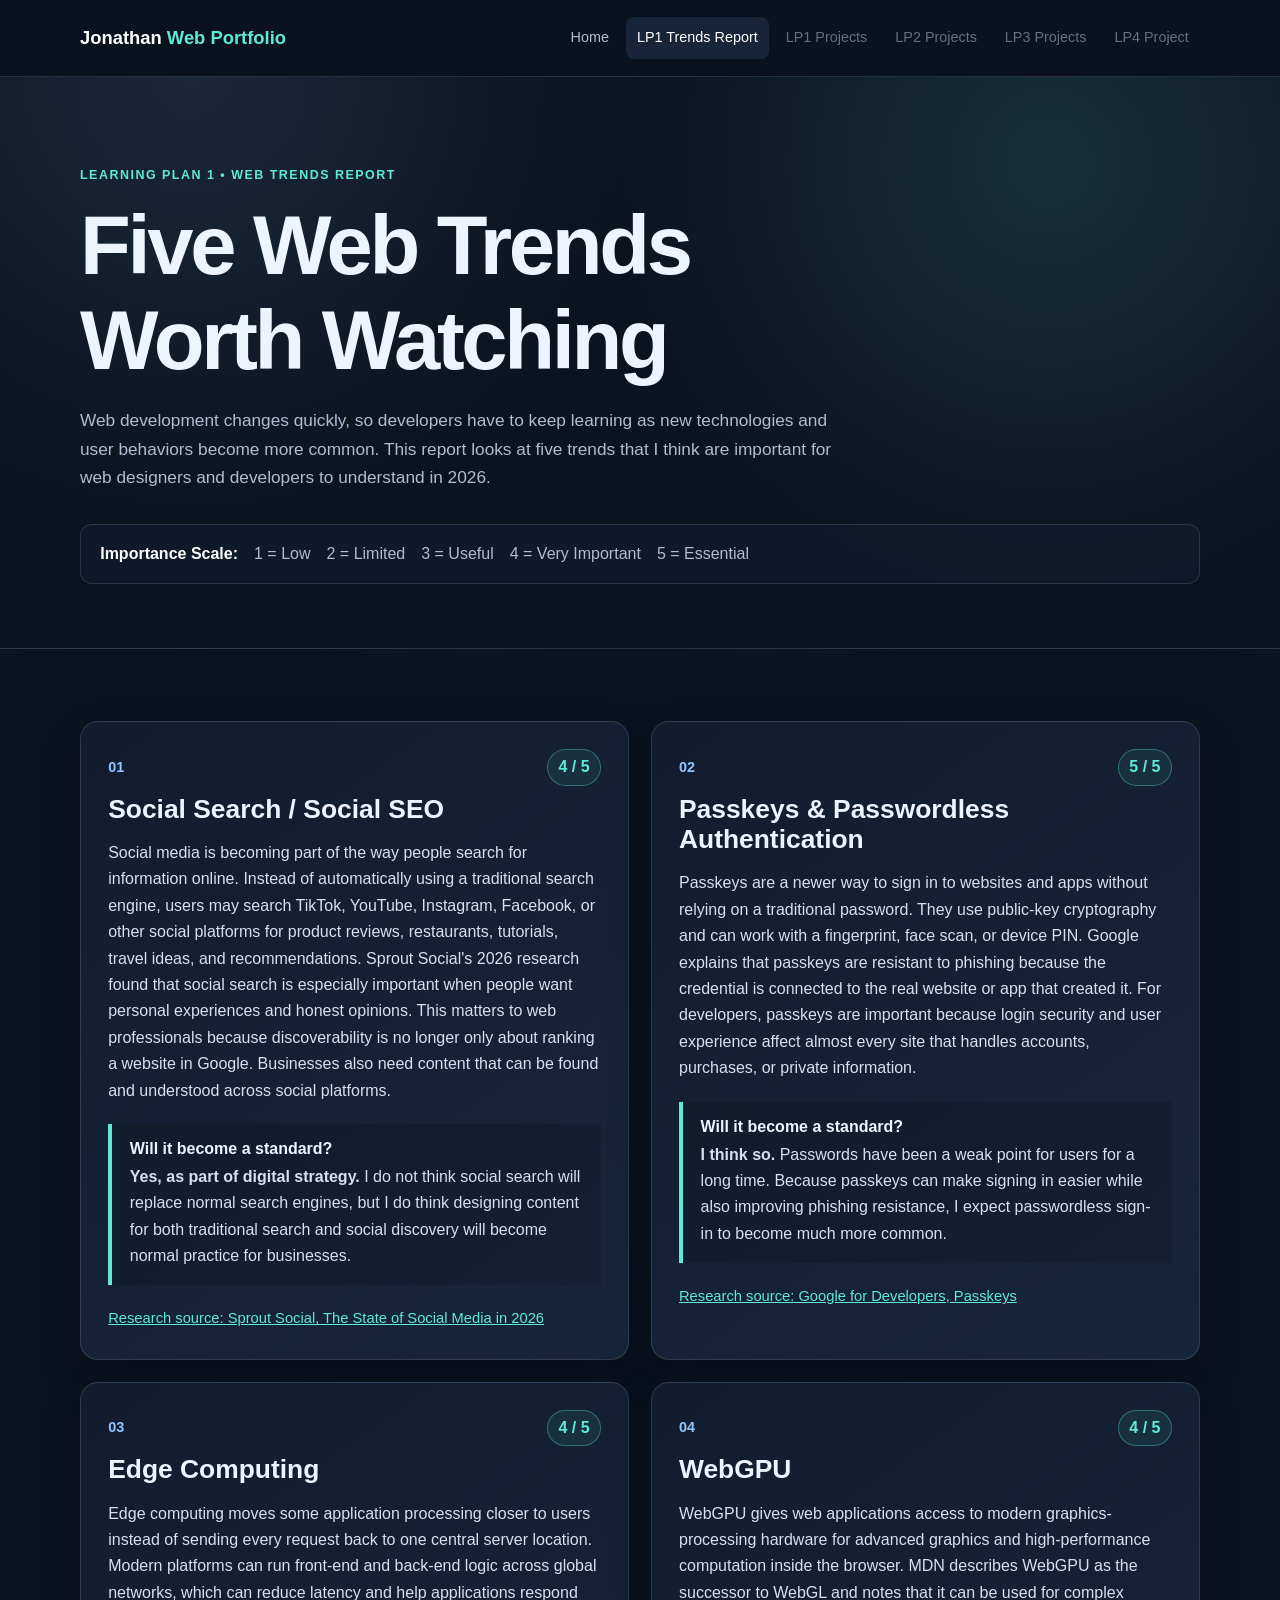
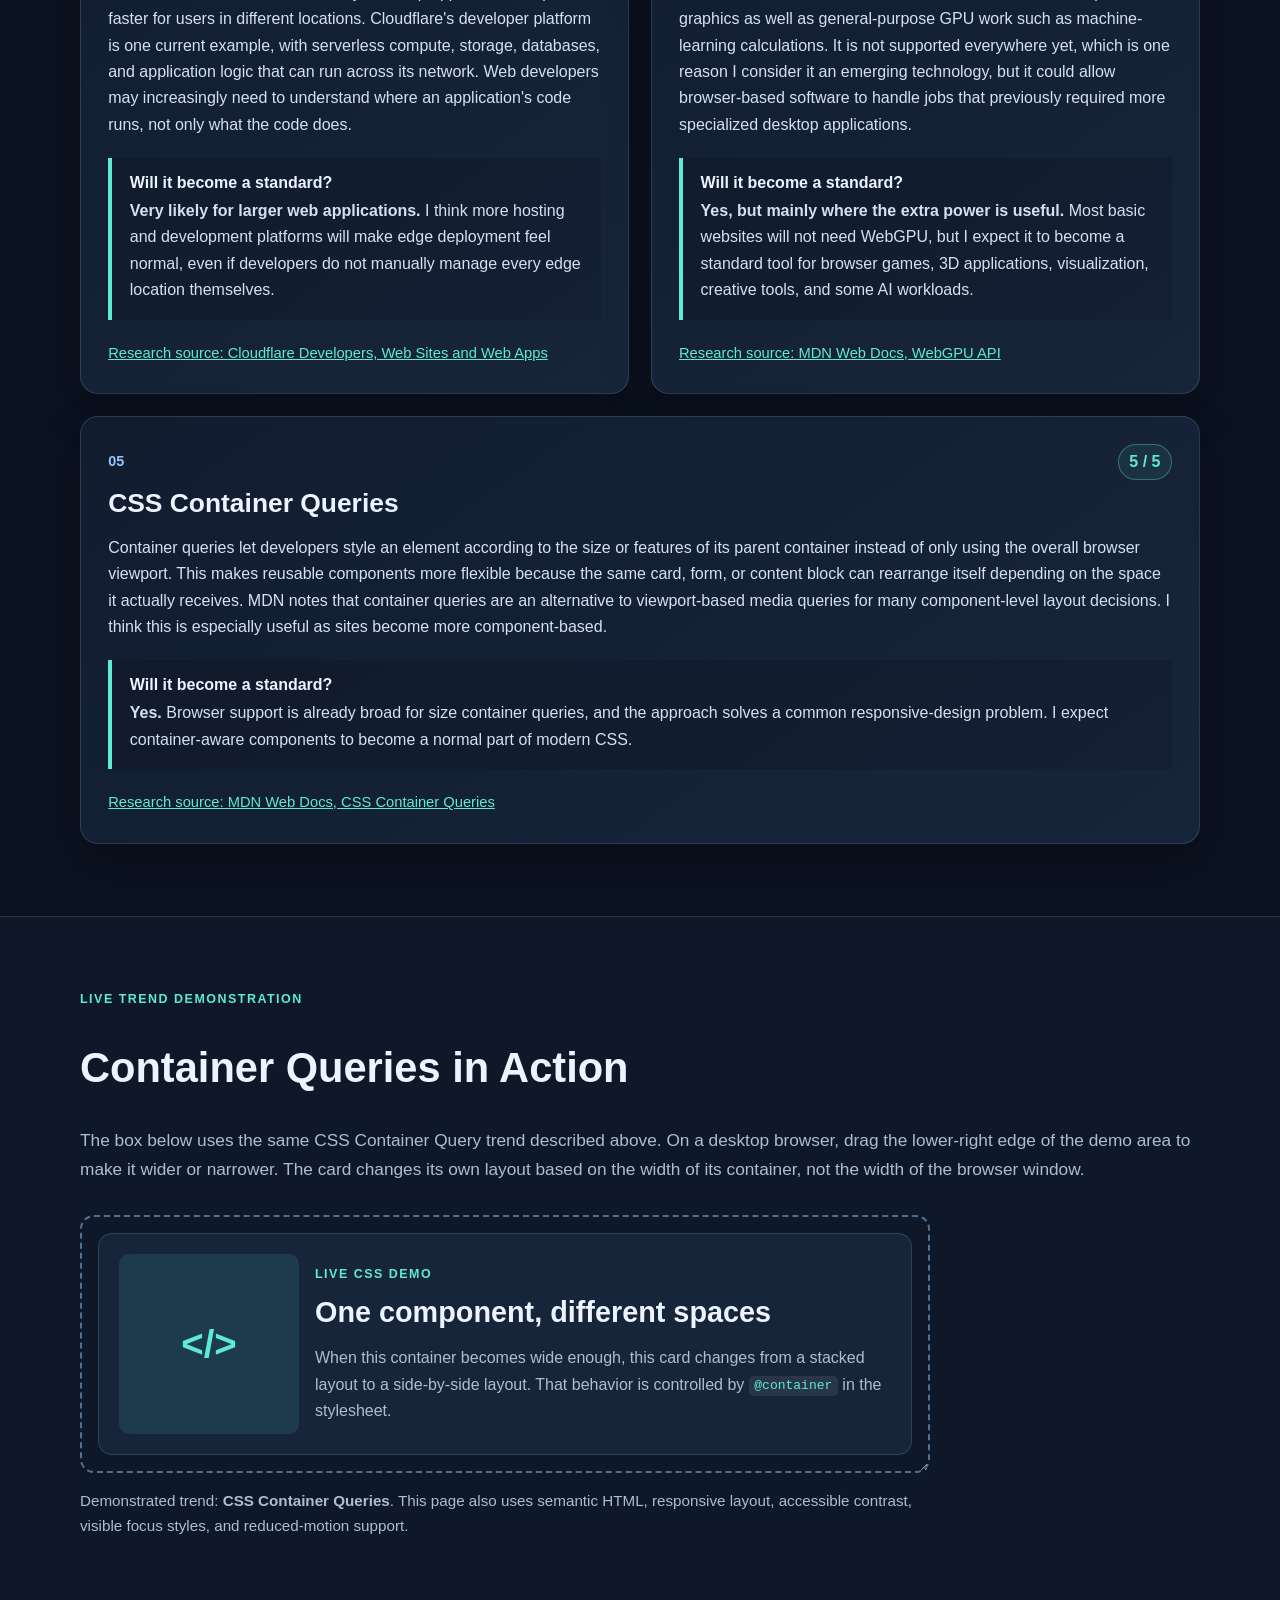
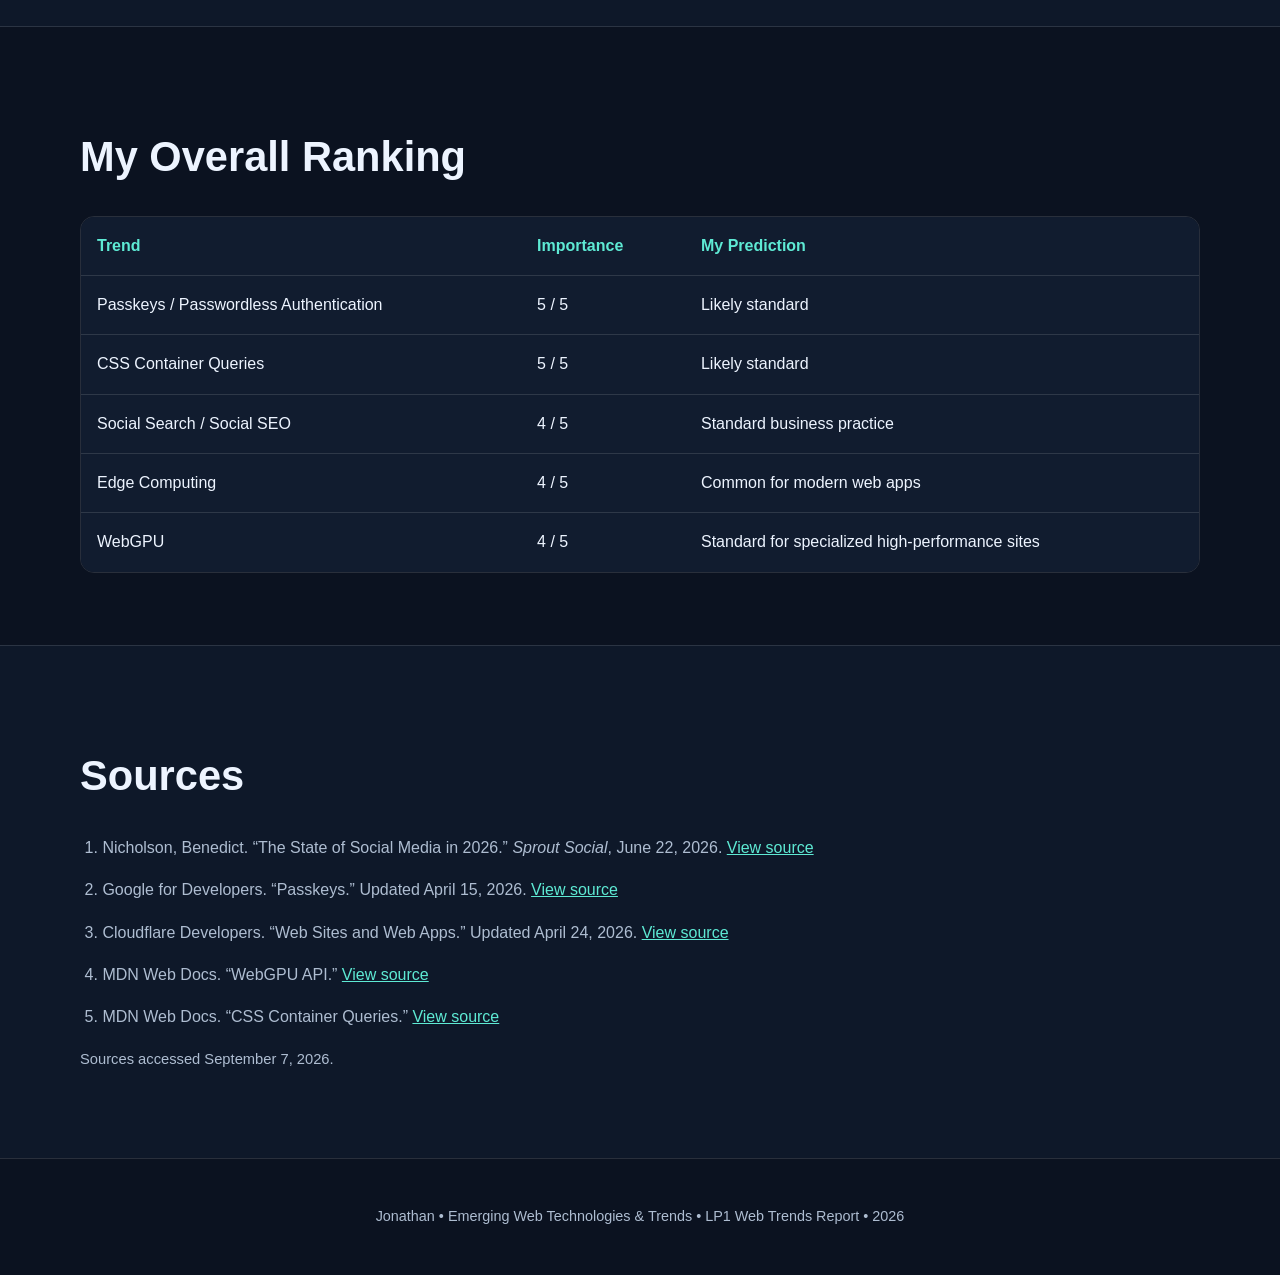
==== trends.html @ ddfd7f27 "Add files via upload" ====
<!DOCTYPE html>
<html lang="en">
<head>
  <meta charset="UTF-8">
  <meta name="viewport" content="width=device-width, initial-scale=1.0">
  <meta name="description" content="Web Trends Report covering five emerging trends in web development">
  <title>LP1 Web Trends Report | Jonathan</title>
  <link rel="stylesheet" href="styles.css">
</head>
<body>
  <header class="site-header">
    <div class="wrap header-inner">
      <a class="brand" href="index.html">Jonathan <span>Web Portfolio</span></a>
      <nav aria-label="Main navigation">
        <ul class="nav-list">
          <li><a href="index.html">Home</a></li>
          <li><a class="active" href="trends.html">LP1 Trends Report</a></li>
          <li><a href="#" aria-disabled="true">LP1 Projects</a></li>
          <li><a href="#" aria-disabled="true">LP2 Projects</a></li>
          <li><a href="#" aria-disabled="true">LP3 Projects</a></li>
          <li><a href="#" aria-disabled="true">LP4 Project</a></li>
        </ul>
      </nav>
    </div>
  </header>

  <main>
    <section class="report-hero">
      <div class="wrap">
        <p class="eyebrow">Learning Plan 1 • Web Trends Report</p>
        <h1>Five Web Trends Worth Watching</h1>
        <p class="lead">
          Web development changes quickly, so developers have to keep learning as new technologies
          and user behaviors become more common. This report looks at five trends that I think are
          important for web designers and developers to understand in 2026.
        </p>
        <div class="rating-key" aria-label="Importance rating scale">
          <strong>Importance Scale:</strong>
          <span>1 = Low</span>
          <span>2 = Limited</span>
          <span>3 = Useful</span>
          <span>4 = Very Important</span>
          <span>5 = Essential</span>
        </div>
      </div>
    </section>

    <section class="wrap section">
      <div class="trend-grid">

        <article class="trend-card">
          <div class="trend-top">
            <span class="trend-number">01</span>
            <span class="rating">4 / 5</span>
          </div>
          <h2>Social Search / Social SEO</h2>
          <p>
            Social media is becoming part of the way people search for information online. Instead
            of automatically using a traditional search engine, users may search TikTok, YouTube,
            Instagram, Facebook, or other social platforms for product reviews, restaurants,
            tutorials, travel ideas, and recommendations. Sprout Social's 2026 research found that
            social search is especially important when people want personal experiences and honest
            opinions. This matters to web professionals because discoverability is no longer only
            about ranking a website in Google. Businesses also need content that can be found and
            understood across social platforms.
          </p>
          <div class="standard-call">
            <h3>Will it become a standard?</h3>
            <p>
              <strong>Yes, as part of digital strategy.</strong> I do not think social search will
              replace normal search engines, but I do think designing content for both traditional
              search and social discovery will become normal practice for businesses.
            </p>
          </div>
          <a class="source-link" href="https://sproutsocial.com/insights/?p=173051" target="_blank" rel="noopener">
            Research source: Sprout Social, The State of Social Media in 2026
          </a>
        </article>

        <article class="trend-card">
          <div class="trend-top">
            <span class="trend-number">02</span>
            <span class="rating">5 / 5</span>
          </div>
          <h2>Passkeys & Passwordless Authentication</h2>
          <p>
            Passkeys are a newer way to sign in to websites and apps without relying on a traditional
            password. They use public-key cryptography and can work with a fingerprint, face scan, or
            device PIN. Google explains that passkeys are resistant to phishing because the credential
            is connected to the real website or app that created it. For developers, passkeys are
            important because login security and user experience affect almost every site that handles
            accounts, purchases, or private information.
          </p>
          <div class="standard-call">
            <h3>Will it become a standard?</h3>
            <p>
              <strong>I think so.</strong> Passwords have been a weak point for users for a long time.
              Because passkeys can make signing in easier while also improving phishing resistance, I
              expect passwordless sign-in to become much more common.
            </p>
          </div>
          <a class="source-link" href="https://developers.google.com/identity/passkeys" target="_blank" rel="noopener">
            Research source: Google for Developers, Passkeys
          </a>
        </article>

        <article class="trend-card">
          <div class="trend-top">
            <span class="trend-number">03</span>
            <span class="rating">4 / 5</span>
          </div>
          <h2>Edge Computing</h2>
          <p>
            Edge computing moves some application processing closer to users instead of sending every
            request back to one central server location. Modern platforms can run front-end and
            back-end logic across global networks, which can reduce latency and help applications
            respond faster for users in different locations. Cloudflare's developer platform is one
            current example, with serverless compute, storage, databases, and application logic that
            can run across its network. Web developers may increasingly need to understand where an
            application's code runs, not only what the code does.
          </p>
          <div class="standard-call">
            <h3>Will it become a standard?</h3>
            <p>
              <strong>Very likely for larger web applications.</strong> I think more hosting and
              development platforms will make edge deployment feel normal, even if developers do not
              manually manage every edge location themselves.
            </p>
          </div>
          <a class="source-link" href="https://developers.cloudflare.com/use-cases/web-apps/" target="_blank" rel="noopener">
            Research source: Cloudflare Developers, Web Sites and Web Apps
          </a>
        </article>

        <article class="trend-card">
          <div class="trend-top">
            <span class="trend-number">04</span>
            <span class="rating">4 / 5</span>
          </div>
          <h2>WebGPU</h2>
          <p>
            WebGPU gives web applications access to modern graphics-processing hardware for advanced
            graphics and high-performance computation inside the browser. MDN describes WebGPU as the
            successor to WebGL and notes that it can be used for complex graphics as well as
            general-purpose GPU work such as machine-learning calculations. It is not supported
            everywhere yet, which is one reason I consider it an emerging technology, but it could
            allow browser-based software to handle jobs that previously required more specialized
            desktop applications.
          </p>
          <div class="standard-call">
            <h3>Will it become a standard?</h3>
            <p>
              <strong>Yes, but mainly where the extra power is useful.</strong> Most basic websites
              will not need WebGPU, but I expect it to become a standard tool for browser games, 3D
              applications, visualization, creative tools, and some AI workloads.
            </p>
          </div>
          <a class="source-link" href="https://developer.mozilla.org/en-US/docs/Web/API/WebGPU_API" target="_blank" rel="noopener">
            Research source: MDN Web Docs, WebGPU API
          </a>
        </article>

        <article class="trend-card featured-trend">
          <div class="trend-top">
            <span class="trend-number">05</span>
            <span class="rating">5 / 5</span>
          </div>
          <h2>CSS Container Queries</h2>
          <p>
            Container queries let developers style an element according to the size or features of
            its parent container instead of only using the overall browser viewport. This makes
            reusable components more flexible because the same card, form, or content block can
            rearrange itself depending on the space it actually receives. MDN notes that container
            queries are an alternative to viewport-based media queries for many component-level
            layout decisions. I think this is especially useful as sites become more component-based.
          </p>
          <div class="standard-call">
            <h3>Will it become a standard?</h3>
            <p>
              <strong>Yes.</strong> Browser support is already broad for size container queries, and
              the approach solves a common responsive-design problem. I expect container-aware
              components to become a normal part of modern CSS.
            </p>
          </div>
          <a class="source-link" href="https://developer.mozilla.org/en-US/docs/Web/CSS/Guides/Containment/Container_queries" target="_blank" rel="noopener">
            Research source: MDN Web Docs, CSS Container Queries
          </a>
        </article>

      </div>
    </section>

    <section class="demo-section">
      <div class="wrap">
        <p class="eyebrow">Live Trend Demonstration</p>
        <h2>Container Queries in Action</h2>
        <p class="section-intro">
          The box below uses the same CSS Container Query trend described above. On a desktop browser,
          drag the lower-right edge of the demo area to make it wider or narrower. The card changes
          its own layout based on the width of its container, not the width of the browser window.
        </p>

        <div class="resizable-demo">
          <article class="cq-card">
            <div class="cq-visual" aria-hidden="true">
              <span>&lt;/&gt;</span>
            </div>
            <div>
              <p class="mini-label">LIVE CSS DEMO</p>
              <h3>One component, different spaces</h3>
              <p>
                When this container becomes wide enough, this card changes from a stacked layout to a
                side-by-side layout. That behavior is controlled by <code>@container</code> in the
                stylesheet.
              </p>
            </div>
          </article>
        </div>

        <p class="demo-note">
          Demonstrated trend: <strong>CSS Container Queries</strong>. This page also uses semantic HTML,
          responsive layout, accessible contrast, visible focus styles, and reduced-motion support.
        </p>
      </div>
    </section>

    <section class="wrap section">
      <h2>My Overall Ranking</h2>
      <div class="table-wrap">
        <table>
          <thead>
            <tr>
              <th scope="col">Trend</th>
              <th scope="col">Importance</th>
              <th scope="col">My Prediction</th>
            </tr>
          </thead>
          <tbody>
            <tr><td>Passkeys / Passwordless Authentication</td><td>5 / 5</td><td>Likely standard</td></tr>
            <tr><td>CSS Container Queries</td><td>5 / 5</td><td>Likely standard</td></tr>
            <tr><td>Social Search / Social SEO</td><td>4 / 5</td><td>Standard business practice</td></tr>
            <tr><td>Edge Computing</td><td>4 / 5</td><td>Common for modern web apps</td></tr>
            <tr><td>WebGPU</td><td>4 / 5</td><td>Standard for specialized high-performance sites</td></tr>
          </tbody>
        </table>
      </div>
    </section>

    <section class="sources-section">
      <div class="wrap">
        <h2>Sources</h2>
        <ol class="sources">
          <li>
            Nicholson, Benedict. “The State of Social Media in 2026.” <em>Sprout Social</em>, June 22, 2026.
            <a href="https://sproutsocial.com/insights/?p=173051" target="_blank" rel="noopener">View source</a>
          </li>
          <li>
            Google for Developers. “Passkeys.” Updated April 15, 2026.
            <a href="https://developers.google.com/identity/passkeys" target="_blank" rel="noopener">View source</a>
          </li>
          <li>
            Cloudflare Developers. “Web Sites and Web Apps.” Updated April 24, 2026.
            <a href="https://developers.cloudflare.com/use-cases/web-apps/" target="_blank" rel="noopener">View source</a>
          </li>
          <li>
            MDN Web Docs. “WebGPU API.”
            <a href="https://developer.mozilla.org/en-US/docs/Web/API/WebGPU_API" target="_blank" rel="noopener">View source</a>
          </li>
          <li>
            MDN Web Docs. “CSS Container Queries.”
            <a href="https://developer.mozilla.org/en-US/docs/Web/CSS/Guides/Containment/Container_queries" target="_blank" rel="noopener">View source</a>
          </li>
        </ol>
        <p class="access-note">Sources accessed September 7, 2026.</p>
      </div>
    </section>
  </main>

  <footer>
    <div class="wrap">
      <p>Jonathan • Emerging Web Technologies & Trends • LP1 Web Trends Report • 2026</p>
    </div>
  </footer>
</body>
</html>
---- styles.css ----
/* =========================================================
   Jonathan - Emerging Web Technologies & Trends Portfolio
   ========================================================= */

:root {
  --bg: #0b1220;
  --surface: #111c2f;
  --surface-2: #17253b;
  --text: #edf4ff;
  --muted: #aebdd1;
  --accent: #5eead4;
  --accent-2: #93c5fd;
  --line: rgba(255, 255, 255, 0.12);
  --shadow: 0 18px 45px rgba(0, 0, 0, 0.22);
  --radius: 18px;
  --max-width: 1120px;
}

* {
  box-sizing: border-box;
}

html {
  scroll-behavior: smooth;
}

body {
  margin: 0;
  font-family: Arial, Helvetica, sans-serif;
  background: var(--bg);
  color: var(--text);
  line-height: 1.65;
}

a {
  color: var(--accent);
}

a:hover {
  color: #ffffff;
}

a:focus-visible,
button:focus-visible {
  outline: 3px solid var(--accent);
  outline-offset: 4px;
}

.wrap {
  width: min(92%, var(--max-width));
  margin-inline: auto;
}

.site-header {
  position: sticky;
  top: 0;
  z-index: 10;
  background: rgba(11, 18, 32, 0.96);
  border-bottom: 1px solid var(--line);
}

.header-inner {
  display: flex;
  justify-content: space-between;
  align-items: center;
  gap: 1.5rem;
  min-height: 76px;
}

.brand {
  color: #ffffff;
  font-size: 1.15rem;
  font-weight: 800;
  text-decoration: none;
  white-space: nowrap;
}

.brand span {
  color: var(--accent);
  font-weight: 600;
}

.nav-list {
  display: flex;
  flex-wrap: wrap;
  justify-content: flex-end;
  gap: 0.35rem;
  padding: 0;
  margin: 0;
  list-style: none;
}

.nav-list a {
  display: block;
  padding: 0.55rem 0.7rem;
  border-radius: 8px;
  color: var(--muted);
  text-decoration: none;
  font-size: 0.9rem;
}

.nav-list a:hover,
.nav-list a.active {
  background: var(--surface-2);
  color: #ffffff;
}

.nav-list a[aria-disabled="true"] {
  opacity: 0.55;
  cursor: default;
}

.hero,
.report-hero {
  border-bottom: 1px solid var(--line);
  background:
    radial-gradient(circle at 82% 15%, rgba(94, 234, 212, 0.14), transparent 28rem),
    radial-gradient(circle at 15% 0%, rgba(147, 197, 253, 0.12), transparent 28rem);
}

.hero {
  padding: 7rem 0;
}

.report-hero {
  padding: 5.5rem 0 4rem;
}

.hero-grid {
  display: grid;
  grid-template-columns: 1.4fr 0.8fr;
  align-items: center;
  gap: 3rem;
}

.eyebrow,
.mini-label {
  margin: 0 0 0.75rem;
  color: var(--accent);
  font-size: 0.78rem;
  font-weight: 800;
  letter-spacing: 0.12em;
  text-transform: uppercase;
}

h1,
h2,
h3 {
  line-height: 1.15;
}

h1 {
  max-width: 850px;
  margin: 0 0 1rem;
  font-size: clamp(2.5rem, 7vw, 5.2rem);
  letter-spacing: -0.04em;
}

h2 {
  font-size: clamp(1.7rem, 4vw, 2.6rem);
}

.lead,
.section-intro {
  color: var(--muted);
  font-size: 1.08rem;
}

.lead {
  max-width: 780px;
  margin-bottom: 2rem;
}

.button {
  display: inline-block;
  padding: 0.85rem 1.2rem;
  border-radius: 10px;
  background: var(--accent);
  color: #07111d;
  font-weight: 800;
  text-decoration: none;
}

.button:hover {
  background: #ffffff;
  color: #07111d;
}

.hero-card,
.roadmap-card,
.trend-card {
  background: linear-gradient(145deg, var(--surface), var(--surface-2));
  border: 1px solid var(--line);
  box-shadow: var(--shadow);
}

.hero-card {
  padding: 2rem;
  border-radius: var(--radius);
}

.section {
  padding: 4.5rem 0;
}

.roadmap-grid {
  display: grid;
  grid-template-columns: repeat(4, 1fr);
  gap: 1rem;
  margin-top: 2rem;
}

.roadmap-card {
  padding: 1.35rem;
  border-radius: 14px;
}

.roadmap-card span {
  color: var(--accent);
  font-weight: 800;
}

.roadmap-card.current {
  border-color: rgba(94, 234, 212, 0.45);
}

.rating-key {
  display: flex;
  flex-wrap: wrap;
  gap: 0.65rem 1rem;
  margin-top: 2rem;
  padding: 1rem 1.2rem;
  border: 1px solid var(--line);
  border-radius: 12px;
  background: rgba(17, 28, 47, 0.75);
  color: var(--muted);
}

.rating-key strong {
  color: #ffffff;
}

.trend-grid {
  display: grid;
  grid-template-columns: repeat(2, minmax(0, 1fr));
  gap: 1.35rem;
}

.trend-card {
  padding: 1.7rem;
  border-radius: var(--radius);
}

.trend-card h2 {
  margin: 0.5rem 0 1rem;
  font-size: 1.65rem;
}

.trend-card p {
  color: #d5e1f1;
}

.trend-top {
  display: flex;
  align-items: center;
  justify-content: space-between;
}

.trend-number {
  color: var(--accent-2);
  font-size: 0.9rem;
  font-weight: 800;
}

.rating {
  padding: 0.25rem 0.65rem;
  border: 1px solid rgba(94, 234, 212, 0.35);
  border-radius: 999px;
  background: rgba(94, 234, 212, 0.08);
  color: var(--accent);
  font-weight: 800;
}

.standard-call {
  margin: 1.25rem 0;
  padding: 1rem 1.1rem;
  border-left: 4px solid var(--accent);
  background: rgba(0, 0, 0, 0.13);
}

.standard-call h3 {
  margin: 0 0 0.35rem;
  font-size: 1rem;
}

.standard-call p {
  margin: 0;
}

.source-link {
  font-size: 0.92rem;
}

.featured-trend {
  grid-column: 1 / -1;
}

.demo-section {
  padding: 4.5rem 0;
  border-block: 1px solid var(--line);
  background: #0e1829;
}

.resizable-demo {
  width: min(100%, 850px);
  min-width: 280px;
  max-width: 100%;
  resize: horizontal;
  overflow: auto;
  margin-top: 2rem;
  padding: 1rem;
  border: 2px dashed rgba(147, 197, 253, 0.5);
  border-radius: 14px;
  container-type: inline-size;
}

.cq-card {
  display: grid;
  gap: 1rem;
  padding: 1.25rem;
  border-radius: 14px;
  background: var(--surface-2);
  border: 1px solid var(--line);
}

.cq-visual {
  display: grid;
  min-height: 130px;
  place-items: center;
  border-radius: 10px;
  background: rgba(94, 234, 212, 0.11);
  color: var(--accent);
  font-size: 2.4rem;
  font-weight: 900;
}

.cq-card h3 {
  margin: 0 0 0.5rem;
  font-size: 1.4rem;
}

.cq-card p:last-child {
  margin-bottom: 0;
  color: var(--muted);
}

/* Live demonstration of the Container Queries trend.
   This changes the card according to its PARENT container width. */
@container (min-width: 600px) {
  .cq-card {
    grid-template-columns: 180px 1fr;
    align-items: center;
  }

  .cq-visual {
    min-height: 180px;
  }

  .cq-card h3 {
    font-size: 1.8rem;
  }
}

.demo-note {
  max-width: 850px;
  color: var(--muted);
  font-size: 0.95rem;
}

code {
  padding: 0.15rem 0.35rem;
  border-radius: 5px;
  background: rgba(255, 255, 255, 0.08);
  color: var(--accent);
}

.table-wrap {
  overflow-x: auto;
  border: 1px solid var(--line);
  border-radius: 14px;
}

table {
  width: 100%;
  border-collapse: collapse;
  background: var(--surface);
}

th,
td {
  padding: 1rem;
  border-bottom: 1px solid var(--line);
  text-align: left;
}

th {
  color: var(--accent);
}

tbody tr:last-child td {
  border-bottom: 0;
}

.sources-section {
  padding: 4.5rem 0;
  background: #0e1829;
  border-top: 1px solid var(--line);
}

.sources {
  padding-left: 1.4rem;
}

.sources li {
  margin-bottom: 1rem;
  color: var(--muted);
}

.access-note {
  color: var(--muted);
  font-size: 0.92rem;
}

footer {
  padding: 2rem 0;
  border-top: 1px solid var(--line);
  color: var(--muted);
  text-align: center;
  font-size: 0.9rem;
}

@media (max-width: 850px) {
  .header-inner {
    align-items: flex-start;
    flex-direction: column;
    padding: 1rem 0;
  }

  .nav-list {
    justify-content: flex-start;
  }

  .hero-grid,
  .trend-grid {
    grid-template-columns: 1fr;
  }

  .roadmap-grid {
    grid-template-columns: repeat(2, 1fr);
  }

  .featured-trend {
    grid-column: auto;
  }

  .hero {
    padding: 4.5rem 0;
  }
}

@media (max-width: 520px) {
  .roadmap-grid {
    grid-template-columns: 1fr;
  }

  .nav-list a {
    padding-left: 0;
    padding-right: 0.65rem;
  }

  .section,
  .demo-section,
  .sources-section {
    padding: 3rem 0;
  }
}

@media (prefers-reduced-motion: reduce) {
  html {
    scroll-behavior: auto;
  }
}
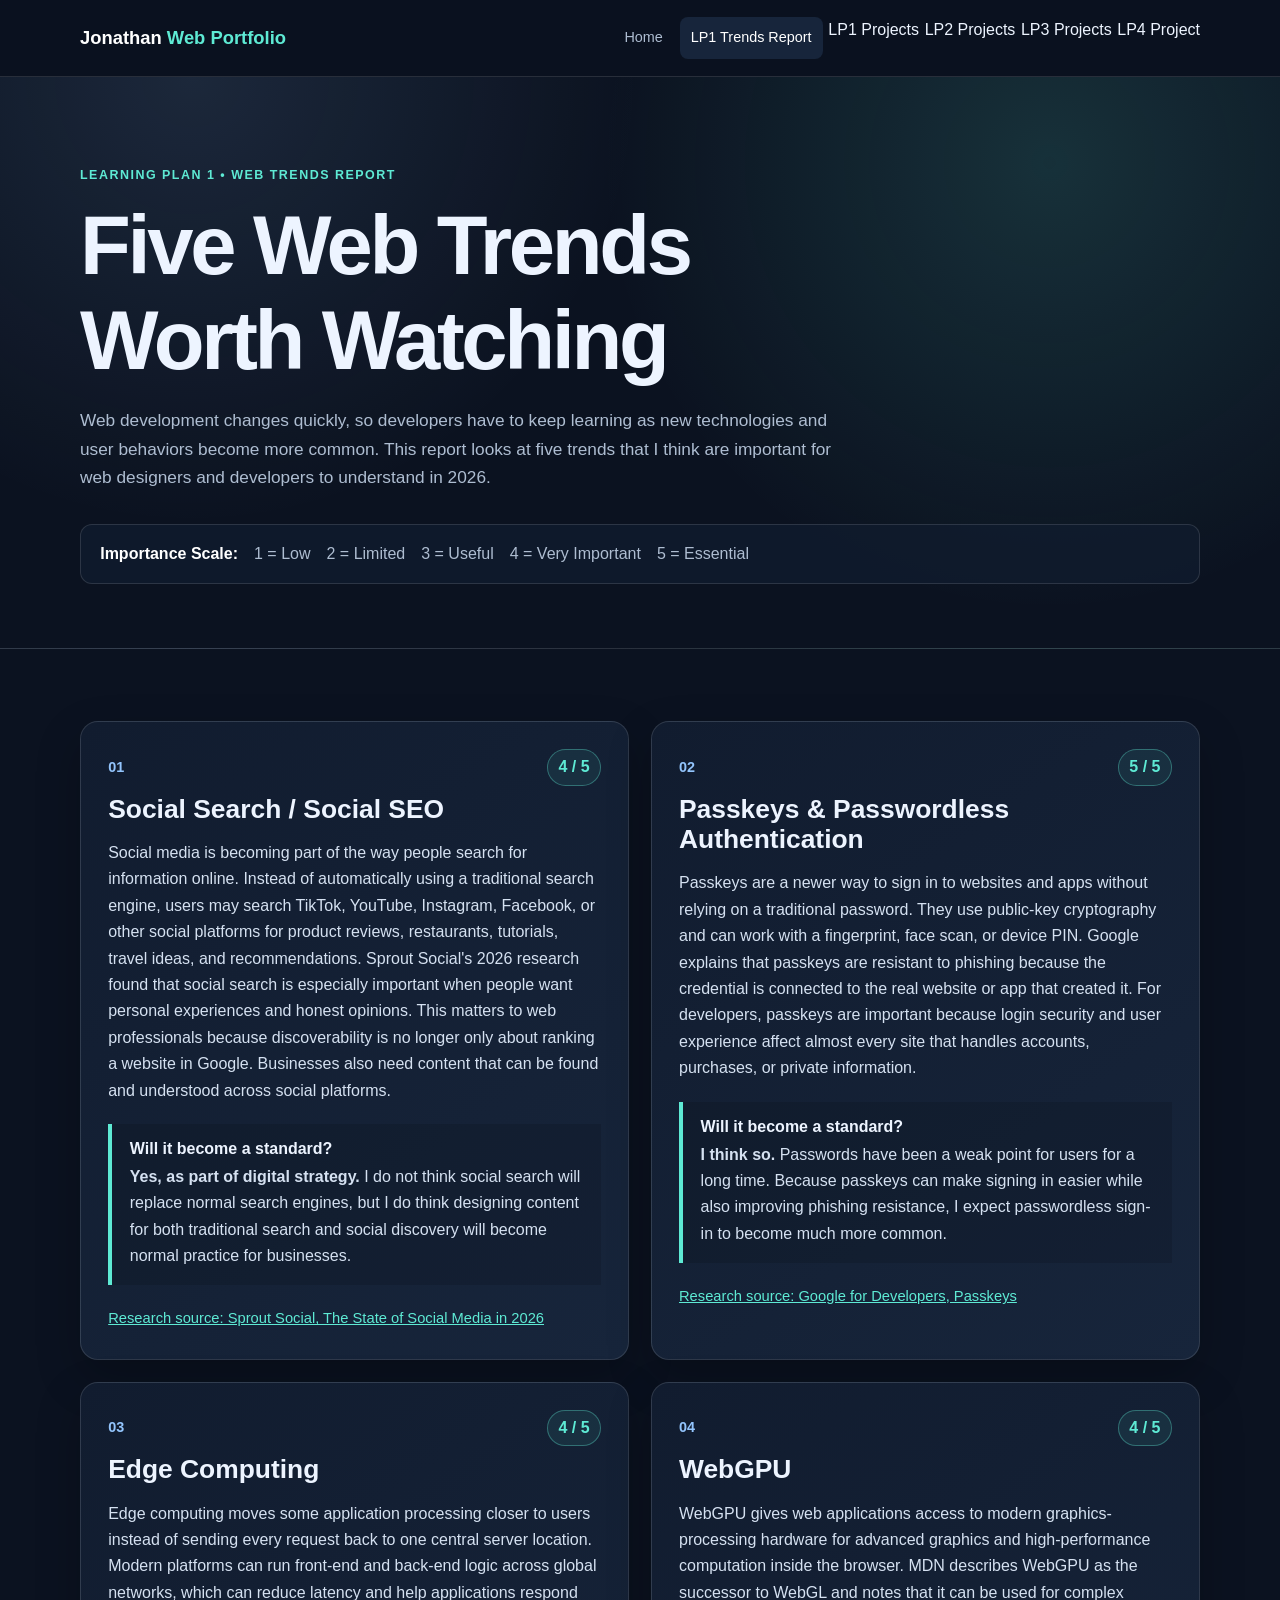
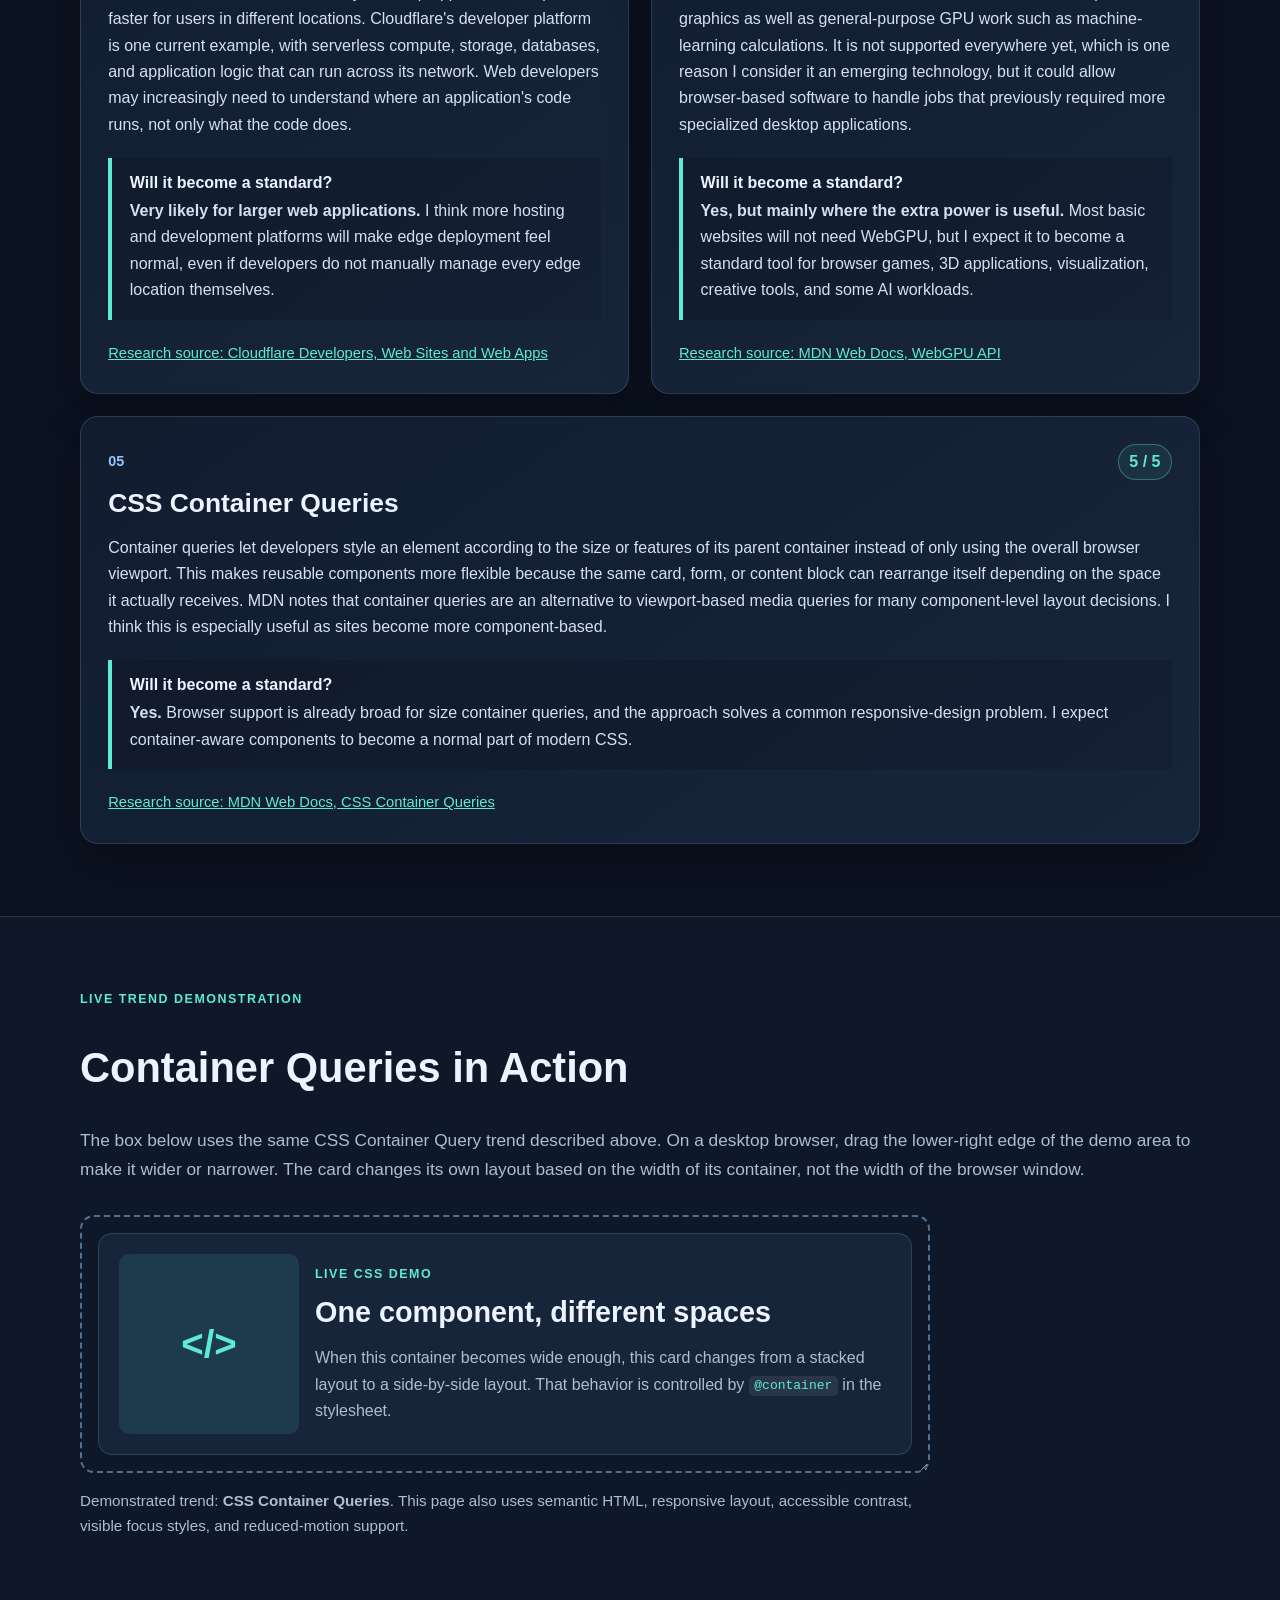
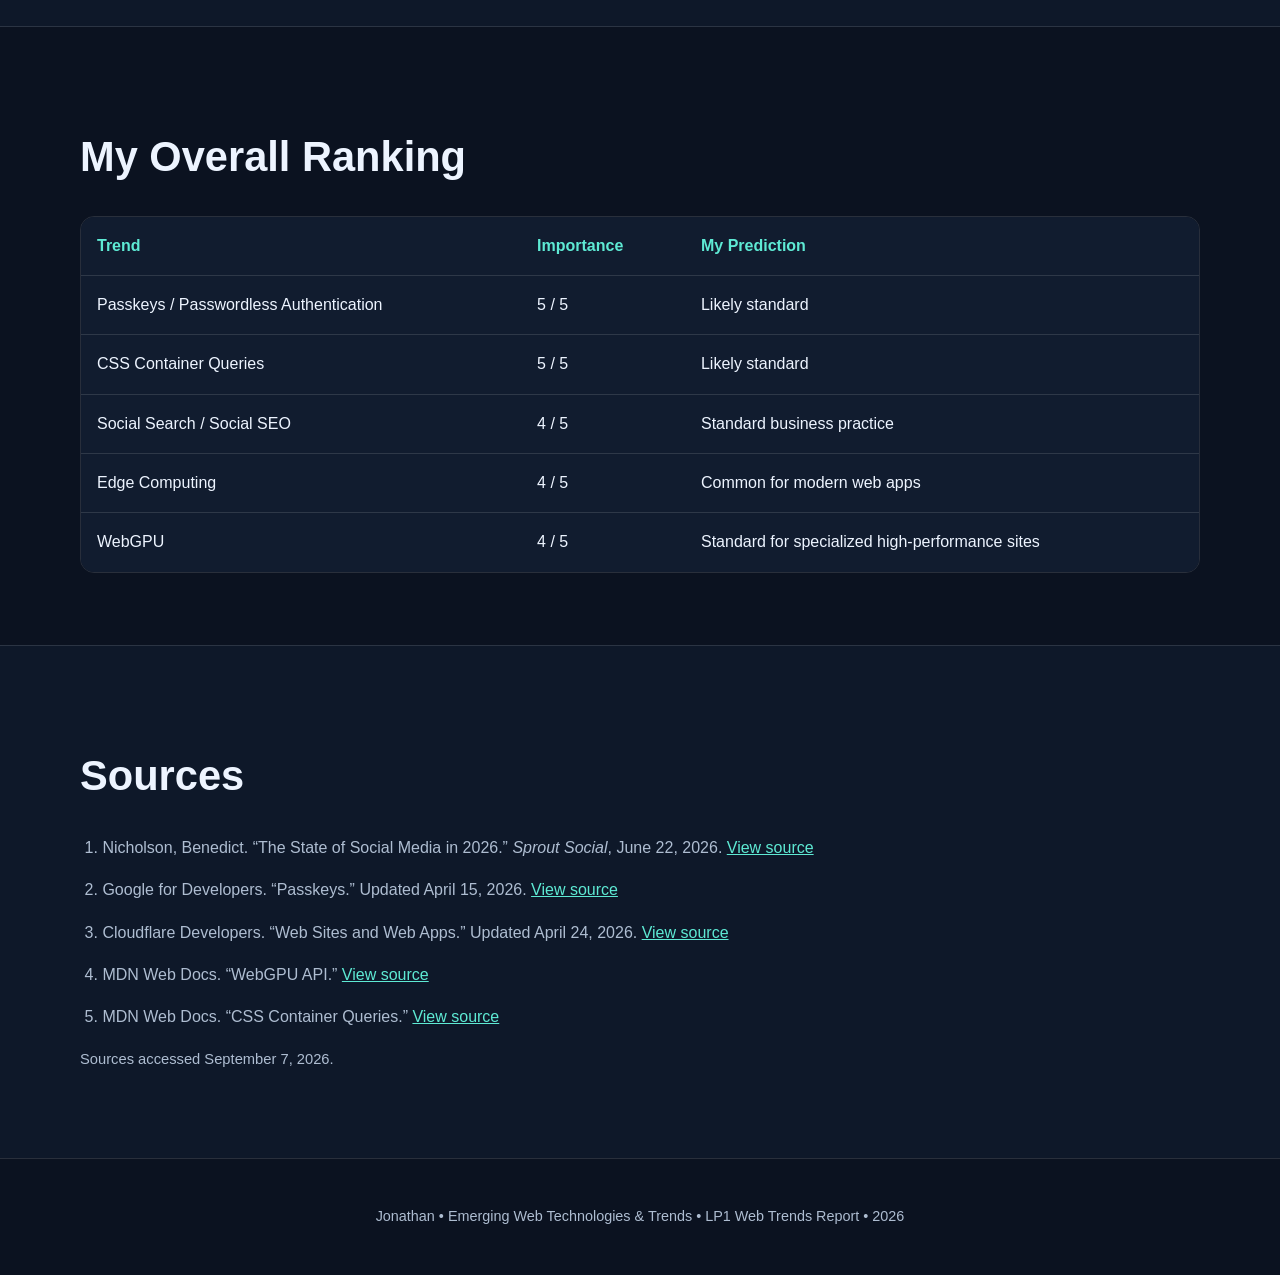
==== commit 0dca4bda: "Refactor trends.html structure and navigation" ====
--- a/trends.html
+++ b/trends.html
@@ -15,10 +15,10 @@
         <ul class="nav-list">
           <li><a href="index.html">Home</a></li>
           <li><a class="active" href="trends.html">LP1 Trends Report</a></li>
-          <li><a href="#" aria-disabled="true">LP1 Projects</a></li>
-          <li><a href="#" aria-disabled="true">LP2 Projects</a></li>
-          <li><a href="#" aria-disabled="true">LP3 Projects</a></li>
-          <li><a href="#" aria-disabled="true">LP4 Project</a></li>
+            <li><span>LP1 Projects</span></li>
+            <li><span>LP2 Projects</span></li>
+            <li><span>LP3 Projects</span></li>
+            <li><span>LP4 Project</span></li>
         </ul>
       </nav>
     </div>
@@ -34,7 +34,7 @@
           and user behaviors become more common. This report looks at five trends that I think are
           important for web designers and developers to understand in 2026.
         </p>
-        <div class="rating-key" aria-label="Importance rating scale">
+        <div class="rating-key">
           <strong>Importance Scale:</strong>
           <span>1 = Low</span>
           <span>2 = Limited</span>
@@ -45,7 +45,7 @@
       </div>
     </section>
 
-    <section class="wrap section">
+    <div class="wrap section">
       <div class="trend-grid">
 
         <article class="trend-card">
@@ -188,7 +188,7 @@
         </article>
 
       </div>
-    </section>
+    </div>
 
     <section class="demo-section">
       <div class="wrap">
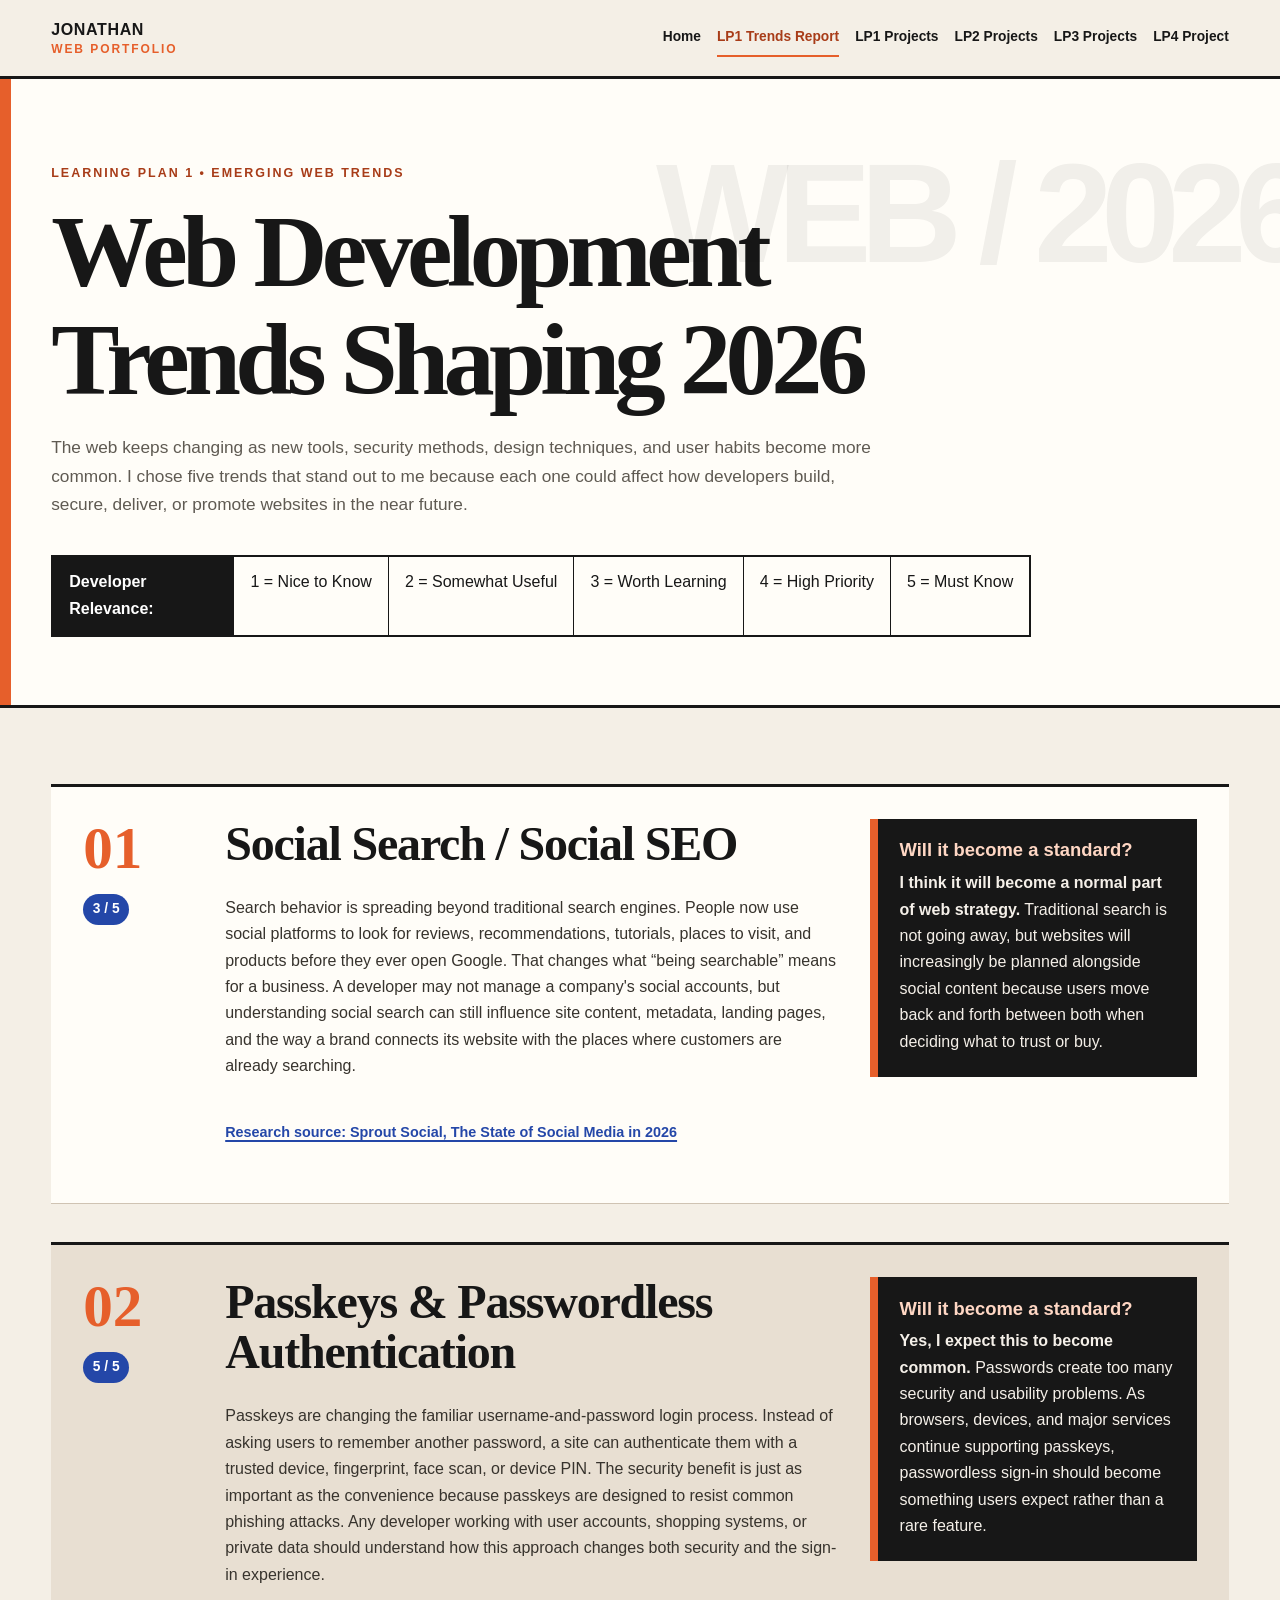
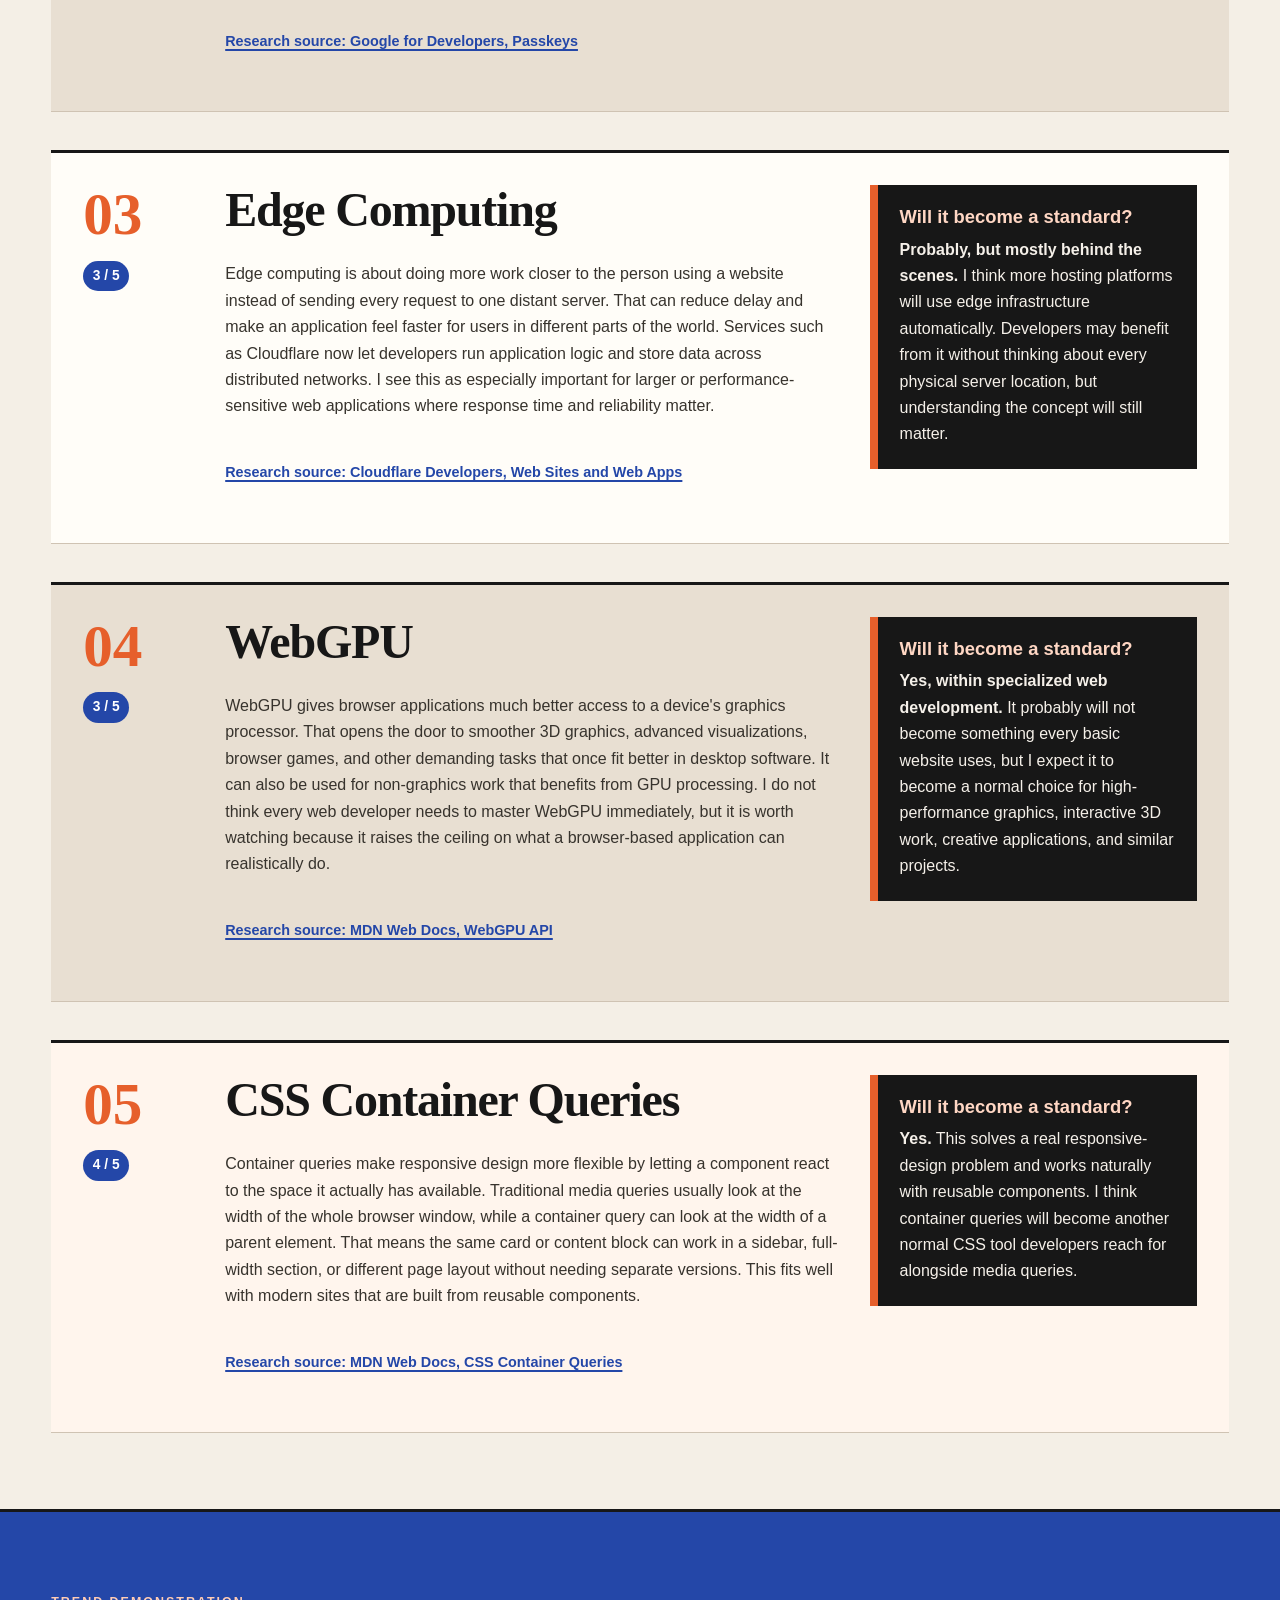
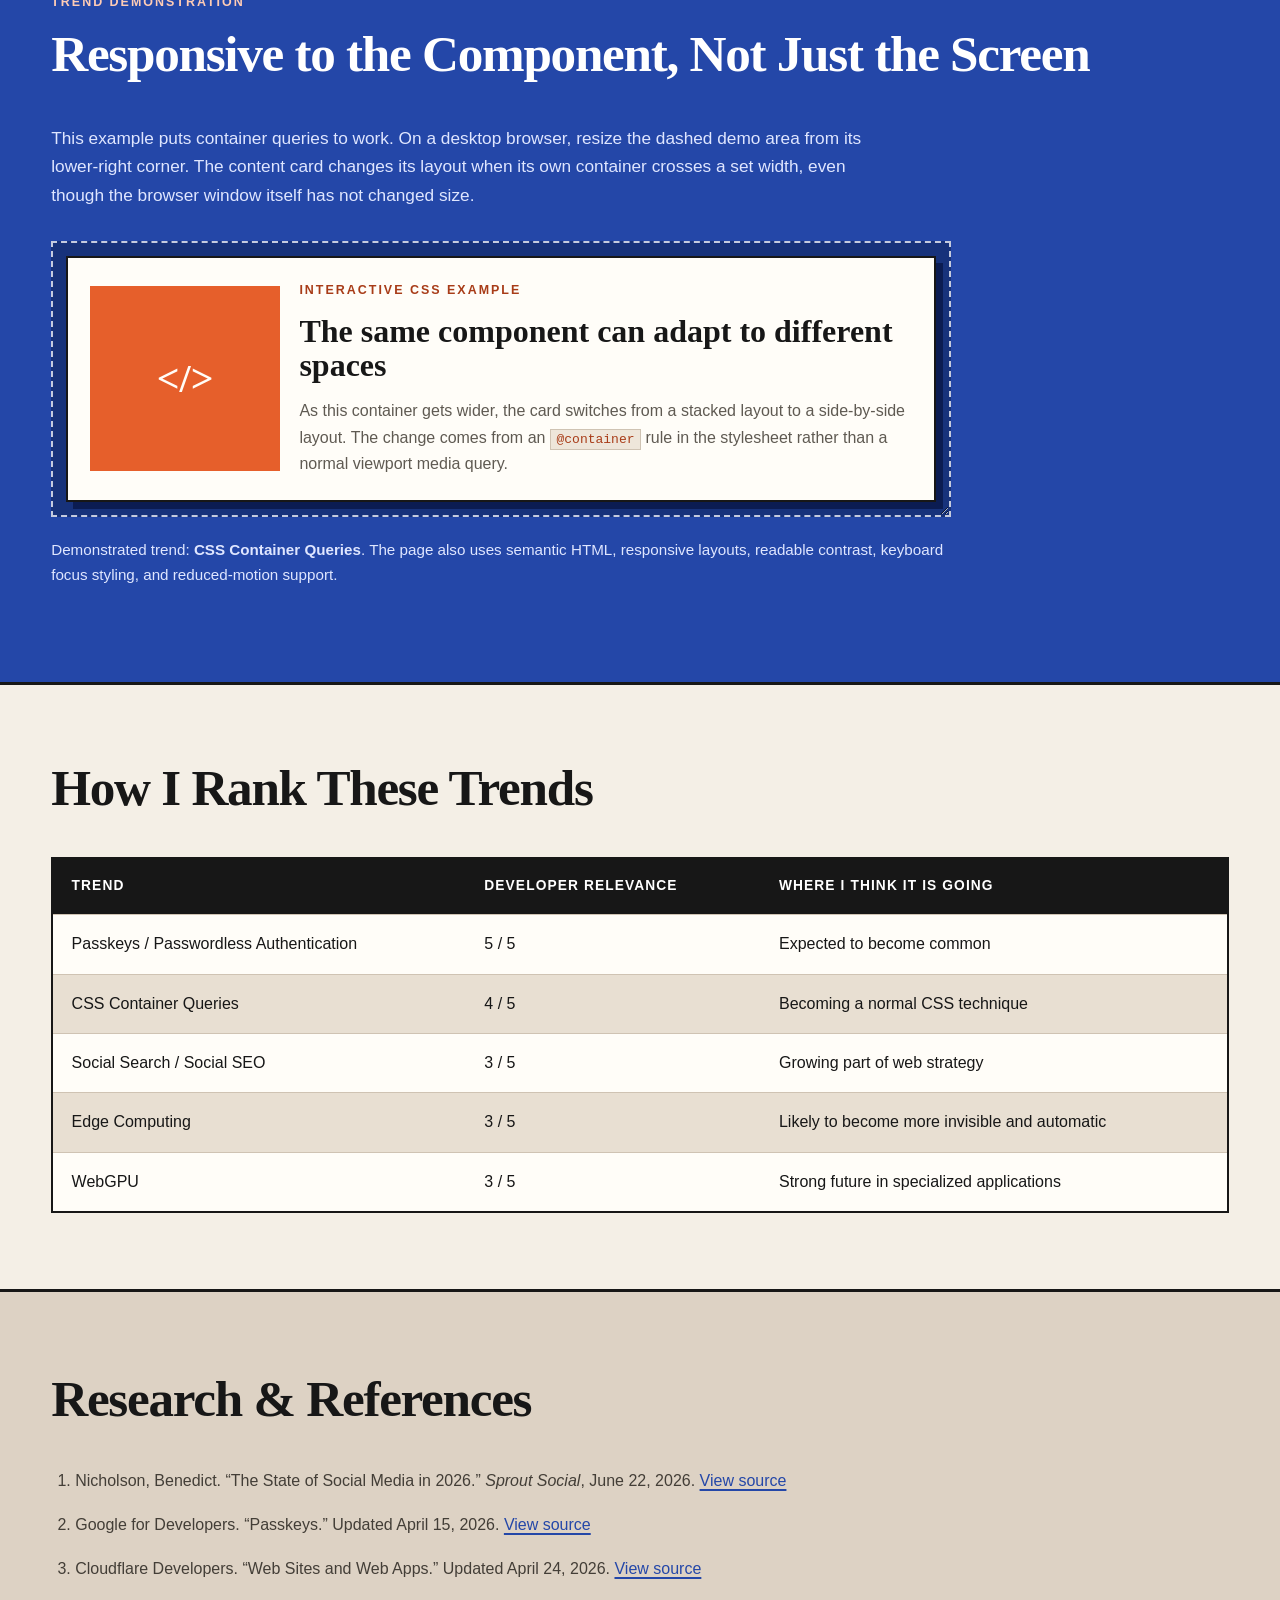
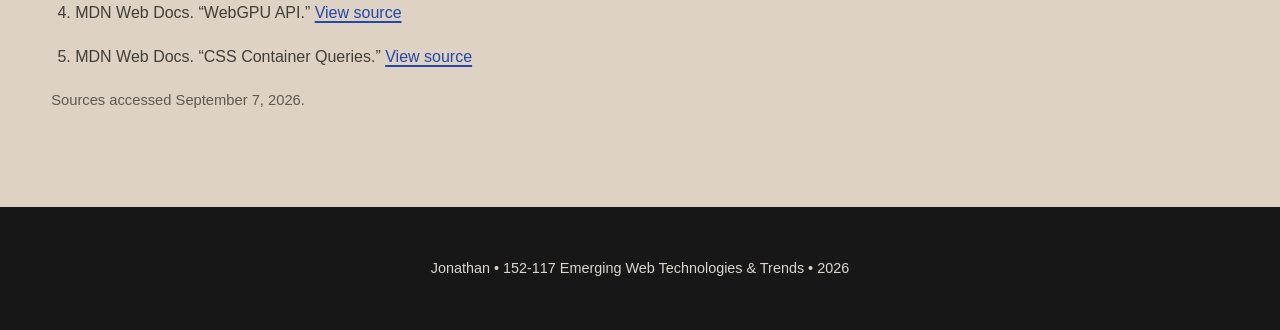
==== commit e91ca9d4: "Update trends.html" ====
--- a/trends.html
+++ b/trends.html
@@ -4,7 +4,7 @@
   <meta charset="UTF-8">
   <meta name="viewport" content="width=device-width, initial-scale=1.0">
   <meta name="description" content="Web Trends Report covering five emerging trends in web development">
-  <title>LP1 Web Trends Report | Jonathan</title>
+  <title>Emerging Web Trends 2026 | Jonathan</title>
   <link rel="stylesheet" href="styles.css">
 </head>
 <body>
@@ -15,10 +15,10 @@
         <ul class="nav-list">
           <li><a href="index.html">Home</a></li>
           <li><a class="active" href="trends.html">LP1 Trends Report</a></li>
-            <li><span>LP1 Projects</span></li>
-            <li><span>LP2 Projects</span></li>
-            <li><span>LP3 Projects</span></li>
-            <li><span>LP4 Project</span></li>
+          <li><a href="#" aria-disabled="true">LP1 Projects</a></li>
+          <li><a href="#" aria-disabled="true">LP2 Projects</a></li>
+          <li><a href="#" aria-disabled="true">LP3 Projects</a></li>
+          <li><a href="#" aria-disabled="true">LP4 Project</a></li>
         </ul>
       </nav>
     </div>
@@ -27,49 +27,47 @@
   <main>
     <section class="report-hero">
       <div class="wrap">
-        <p class="eyebrow">Learning Plan 1 • Web Trends Report</p>
-        <h1>Five Web Trends Worth Watching</h1>
+        <p class="eyebrow">Learning Plan 1 • Emerging Web Trends</p>
+        <h1>Web Development Trends Shaping 2026</h1>
         <p class="lead">
-          Web development changes quickly, so developers have to keep learning as new technologies
-          and user behaviors become more common. This report looks at five trends that I think are
-          important for web designers and developers to understand in 2026.
+          The web keeps changing as new tools, security methods, design techniques, and user habits
+          become more common. I chose five trends that stand out to me because each one could affect
+          how developers build, secure, deliver, or promote websites in the near future.
         </p>
-        <div class="rating-key">
-          <strong>Importance Scale:</strong>
-          <span>1 = Low</span>
-          <span>2 = Limited</span>
-          <span>3 = Useful</span>
-          <span>4 = Very Important</span>
-          <span>5 = Essential</span>
+        <div class="rating-key" aria-label="Importance rating scale">
+          <strong>Developer Relevance:</strong>
+          <span>1 = Nice to Know</span>
+          <span>2 = Somewhat Useful</span>
+          <span>3 = Worth Learning</span>
+          <span>4 = High Priority</span>
+          <span>5 = Must Know</span>
         </div>
       </div>
     </section>
 
-    <div class="wrap section">
+    <section class="wrap section">
       <div class="trend-grid">
 
         <article class="trend-card">
           <div class="trend-top">
             <span class="trend-number">01</span>
-            <span class="rating">4 / 5</span>
+            <span class="rating">3 / 5</span>
           </div>
           <h2>Social Search / Social SEO</h2>
           <p>
-            Social media is becoming part of the way people search for information online. Instead
-            of automatically using a traditional search engine, users may search TikTok, YouTube,
-            Instagram, Facebook, or other social platforms for product reviews, restaurants,
-            tutorials, travel ideas, and recommendations. Sprout Social's 2026 research found that
-            social search is especially important when people want personal experiences and honest
-            opinions. This matters to web professionals because discoverability is no longer only
-            about ranking a website in Google. Businesses also need content that can be found and
-            understood across social platforms.
-          </p>
-          <div class="standard-call">
-            <h3>Will it become a standard?</h3>
-            <p>
-              <strong>Yes, as part of digital strategy.</strong> I do not think social search will
-              replace normal search engines, but I do think designing content for both traditional
-              search and social discovery will become normal practice for businesses.
+            Search behavior is spreading beyond traditional search engines. People now use social
+            platforms to look for reviews, recommendations, tutorials, places to visit, and products
+            before they ever open Google. That changes what “being searchable” means for a business.
+            A developer may not manage a company's social accounts, but understanding social search
+            can still influence site content, metadata, landing pages, and the way a brand connects
+            its website with the places where customers are already searching.
+          </p>
+          <div class="standard-call">
+            <h3>Will it become a standard?</h3>
+            <p>
+              <strong>I think it will become a normal part of web strategy.</strong> Traditional search
+              is not going away, but websites will increasingly be planned alongside social content
+              because users move back and forth between both when deciding what to trust or buy.
             </p>
           </div>
           <a class="source-link" href="https://sproutsocial.com/insights/?p=173051" target="_blank" rel="noopener">
@@ -84,19 +82,19 @@
           </div>
           <h2>Passkeys & Passwordless Authentication</h2>
           <p>
-            Passkeys are a newer way to sign in to websites and apps without relying on a traditional
-            password. They use public-key cryptography and can work with a fingerprint, face scan, or
-            device PIN. Google explains that passkeys are resistant to phishing because the credential
-            is connected to the real website or app that created it. For developers, passkeys are
-            important because login security and user experience affect almost every site that handles
-            accounts, purchases, or private information.
-          </p>
-          <div class="standard-call">
-            <h3>Will it become a standard?</h3>
-            <p>
-              <strong>I think so.</strong> Passwords have been a weak point for users for a long time.
-              Because passkeys can make signing in easier while also improving phishing resistance, I
-              expect passwordless sign-in to become much more common.
+            Passkeys are changing the familiar username-and-password login process. Instead of asking
+            users to remember another password, a site can authenticate them with a trusted device,
+            fingerprint, face scan, or device PIN. The security benefit is just as important as the
+            convenience because passkeys are designed to resist common phishing attacks. Any developer
+            working with user accounts, shopping systems, or private data should understand how this
+            approach changes both security and the sign-in experience.
+          </p>
+          <div class="standard-call">
+            <h3>Will it become a standard?</h3>
+            <p>
+              <strong>Yes, I expect this to become common.</strong> Passwords create too many security
+              and usability problems. As browsers, devices, and major services continue supporting
+              passkeys, passwordless sign-in should become something users expect rather than a rare feature.
             </p>
           </div>
           <a class="source-link" href="https://developers.google.com/identity/passkeys" target="_blank" rel="noopener">
@@ -107,24 +105,23 @@
         <article class="trend-card">
           <div class="trend-top">
             <span class="trend-number">03</span>
-            <span class="rating">4 / 5</span>
+            <span class="rating">3 / 5</span>
           </div>
           <h2>Edge Computing</h2>
           <p>
-            Edge computing moves some application processing closer to users instead of sending every
-            request back to one central server location. Modern platforms can run front-end and
-            back-end logic across global networks, which can reduce latency and help applications
-            respond faster for users in different locations. Cloudflare's developer platform is one
-            current example, with serverless compute, storage, databases, and application logic that
-            can run across its network. Web developers may increasingly need to understand where an
-            application's code runs, not only what the code does.
-          </p>
-          <div class="standard-call">
-            <h3>Will it become a standard?</h3>
-            <p>
-              <strong>Very likely for larger web applications.</strong> I think more hosting and
-              development platforms will make edge deployment feel normal, even if developers do not
-              manually manage every edge location themselves.
+            Edge computing is about doing more work closer to the person using a website instead of
+            sending every request to one distant server. That can reduce delay and make an application
+            feel faster for users in different parts of the world. Services such as Cloudflare now let
+            developers run application logic and store data across distributed networks. I see this as
+            especially important for larger or performance-sensitive web applications where response
+            time and reliability matter.
+          </p>
+          <div class="standard-call">
+            <h3>Will it become a standard?</h3>
+            <p>
+              <strong>Probably, but mostly behind the scenes.</strong> I think more hosting platforms
+              will use edge infrastructure automatically. Developers may benefit from it without
+              thinking about every physical server location, but understanding the concept will still matter.
             </p>
           </div>
           <a class="source-link" href="https://developers.cloudflare.com/use-cases/web-apps/" target="_blank" rel="noopener">
@@ -135,24 +132,23 @@
         <article class="trend-card">
           <div class="trend-top">
             <span class="trend-number">04</span>
-            <span class="rating">4 / 5</span>
+            <span class="rating">3 / 5</span>
           </div>
           <h2>WebGPU</h2>
           <p>
-            WebGPU gives web applications access to modern graphics-processing hardware for advanced
-            graphics and high-performance computation inside the browser. MDN describes WebGPU as the
-            successor to WebGL and notes that it can be used for complex graphics as well as
-            general-purpose GPU work such as machine-learning calculations. It is not supported
-            everywhere yet, which is one reason I consider it an emerging technology, but it could
-            allow browser-based software to handle jobs that previously required more specialized
-            desktop applications.
-          </p>
-          <div class="standard-call">
-            <h3>Will it become a standard?</h3>
-            <p>
-              <strong>Yes, but mainly where the extra power is useful.</strong> Most basic websites
-              will not need WebGPU, but I expect it to become a standard tool for browser games, 3D
-              applications, visualization, creative tools, and some AI workloads.
+            WebGPU gives browser applications much better access to a device's graphics processor.
+            That opens the door to smoother 3D graphics, advanced visualizations, browser games, and
+            other demanding tasks that once fit better in desktop software. It can also be used for
+            non-graphics work that benefits from GPU processing. I do not think every web developer
+            needs to master WebGPU immediately, but it is worth watching because it raises the ceiling
+            on what a browser-based application can realistically do.
+          </p>
+          <div class="standard-call">
+            <h3>Will it become a standard?</h3>
+            <p>
+              <strong>Yes, within specialized web development.</strong> It probably will not become
+              something every basic website uses, but I expect it to become a normal choice for
+              high-performance graphics, interactive 3D work, creative applications, and similar projects.
             </p>
           </div>
           <a class="source-link" href="https://developer.mozilla.org/en-US/docs/Web/API/WebGPU_API" target="_blank" rel="noopener">
@@ -163,23 +159,23 @@
         <article class="trend-card featured-trend">
           <div class="trend-top">
             <span class="trend-number">05</span>
-            <span class="rating">5 / 5</span>
+            <span class="rating">4 / 5</span>
           </div>
           <h2>CSS Container Queries</h2>
           <p>
-            Container queries let developers style an element according to the size or features of
-            its parent container instead of only using the overall browser viewport. This makes
-            reusable components more flexible because the same card, form, or content block can
-            rearrange itself depending on the space it actually receives. MDN notes that container
-            queries are an alternative to viewport-based media queries for many component-level
-            layout decisions. I think this is especially useful as sites become more component-based.
-          </p>
-          <div class="standard-call">
-            <h3>Will it become a standard?</h3>
-            <p>
-              <strong>Yes.</strong> Browser support is already broad for size container queries, and
-              the approach solves a common responsive-design problem. I expect container-aware
-              components to become a normal part of modern CSS.
+            Container queries make responsive design more flexible by letting a component react to the
+            space it actually has available. Traditional media queries usually look at the width of the
+            whole browser window, while a container query can look at the width of a parent element.
+            That means the same card or content block can work in a sidebar, full-width section, or
+            different page layout without needing separate versions. This fits well with modern sites
+            that are built from reusable components.
+          </p>
+          <div class="standard-call">
+            <h3>Will it become a standard?</h3>
+            <p>
+              <strong>Yes.</strong> This solves a real responsive-design problem and works naturally
+              with reusable components. I think container queries will become another normal CSS tool
+              developers reach for alongside media queries.
             </p>
           </div>
           <a class="source-link" href="https://developer.mozilla.org/en-US/docs/Web/CSS/Guides/Containment/Container_queries" target="_blank" rel="noopener">
@@ -188,16 +184,16 @@
         </article>
 
       </div>
-    </div>
+    </section>
 
     <section class="demo-section">
       <div class="wrap">
-        <p class="eyebrow">Live Trend Demonstration</p>
-        <h2>Container Queries in Action</h2>
+        <p class="eyebrow">Trend Demonstration</p>
+        <h2>Responsive to the Component, Not Just the Screen</h2>
         <p class="section-intro">
-          The box below uses the same CSS Container Query trend described above. On a desktop browser,
-          drag the lower-right edge of the demo area to make it wider or narrower. The card changes
-          its own layout based on the width of its container, not the width of the browser window.
+          This example puts container queries to work. On a desktop browser, resize the dashed demo
+          area from its lower-right corner. The content card changes its layout when its own container
+          crosses a set width, even though the browser window itself has not changed size.
         </p>
 
         <div class="resizable-demo">
@@ -206,41 +202,41 @@
               <span>&lt;/&gt;</span>
             </div>
             <div>
-              <p class="mini-label">LIVE CSS DEMO</p>
-              <h3>One component, different spaces</h3>
+              <p class="mini-label">INTERACTIVE CSS EXAMPLE</p>
+              <h3>The same component can adapt to different spaces</h3>
               <p>
-                When this container becomes wide enough, this card changes from a stacked layout to a
-                side-by-side layout. That behavior is controlled by <code>@container</code> in the
-                stylesheet.
+                As this container gets wider, the card switches from a stacked layout to a side-by-side
+                layout. The change comes from an <code>@container</code> rule in the stylesheet rather
+                than a normal viewport media query.
               </p>
             </div>
           </article>
         </div>
 
         <p class="demo-note">
-          Demonstrated trend: <strong>CSS Container Queries</strong>. This page also uses semantic HTML,
-          responsive layout, accessible contrast, visible focus styles, and reduced-motion support.
+          Demonstrated trend: <strong>CSS Container Queries</strong>. The page also uses semantic HTML,
+          responsive layouts, readable contrast, keyboard focus styling, and reduced-motion support.
         </p>
       </div>
     </section>
 
     <section class="wrap section">
-      <h2>My Overall Ranking</h2>
+      <h2>How I Rank These Trends</h2>
       <div class="table-wrap">
         <table>
           <thead>
             <tr>
               <th scope="col">Trend</th>
-              <th scope="col">Importance</th>
-              <th scope="col">My Prediction</th>
+              <th scope="col">Developer Relevance</th>
+              <th scope="col">Where I Think It Is Going</th>
             </tr>
           </thead>
           <tbody>
-            <tr><td>Passkeys / Passwordless Authentication</td><td>5 / 5</td><td>Likely standard</td></tr>
-            <tr><td>CSS Container Queries</td><td>5 / 5</td><td>Likely standard</td></tr>
-            <tr><td>Social Search / Social SEO</td><td>4 / 5</td><td>Standard business practice</td></tr>
-            <tr><td>Edge Computing</td><td>4 / 5</td><td>Common for modern web apps</td></tr>
-            <tr><td>WebGPU</td><td>4 / 5</td><td>Standard for specialized high-performance sites</td></tr>
+            <tr><td>Passkeys / Passwordless Authentication</td><td>5 / 5</td><td>Expected to become common</td></tr>
+            <tr><td>CSS Container Queries</td><td>4 / 5</td><td>Becoming a normal CSS technique</td></tr>
+            <tr><td>Social Search / Social SEO</td><td>3 / 5</td><td>Growing part of web strategy</td></tr>
+            <tr><td>Edge Computing</td><td>3 / 5</td><td>Likely to become more invisible and automatic</td></tr>
+            <tr><td>WebGPU</td><td>3 / 5</td><td>Strong future in specialized applications</td></tr>
           </tbody>
         </table>
       </div>
@@ -248,7 +244,7 @@
 
     <section class="sources-section">
       <div class="wrap">
-        <h2>Sources</h2>
+        <h2>Research & References</h2>
         <ol class="sources">
           <li>
             Nicholson, Benedict. “The State of Social Media in 2026.” <em>Sprout Social</em>, June 22, 2026.
@@ -278,7 +274,7 @@
 
   <footer>
     <div class="wrap">
-      <p>Jonathan • Emerging Web Technologies & Trends • LP1 Web Trends Report • 2026</p>
+      <p>Jonathan • 152-117 Emerging Web Technologies & Trends • 2026</p>
     </div>
   </footer>
 </body>
--- a/styles.css
+++ b/styles.css
@@ -1,492 +1,712 @@
-/* =========================================================
-   Jonathan - Emerging Web Technologies & Trends Portfolio
-   ========================================================= */
-
+/* Jonathan - Emerging Web Technologies & Trends Portfolio */
 :root {
-  --bg: #0b1220;
-  --surface: #111c2f;
-  --surface-2: #17253b;
-  --text: #edf4ff;
-  --muted: #aebdd1;
-  --accent: #5eead4;
-  --accent-2: #93c5fd;
-  --line: rgba(255, 255, 255, 0.12);
-  --shadow: 0 18px 45px rgba(0, 0, 0, 0.22);
-  --radius: 18px;
-  --max-width: 1120px;
+  --paper: #f4efe6;
+  --paper-deep: #e8dfd2;
+  --ink: #171717;
+  --muted: #5f5a52;
+  --accent: #e65f2b;
+  --accent-dark: #a83c18;
+  --blue: #2447a8;
+  --line: #cfc3b3;
+  --white: #fffdf8;
+  --max-width: 1180px;
+  --radius: 6px;
 }
 
 * {
-  box-sizing: border-box;
+  box-sizing: border-box
 }
 
 html {
-  scroll-behavior: smooth;
+  scroll-behavior: smooth
 }
 
 body {
   margin: 0;
-  font-family: Arial, Helvetica, sans-serif;
-  background: var(--bg);
-  color: var(--text);
-  line-height: 1.65;
+  background: var(--paper);
+  color: var(--ink);
+  font-family: "Trebuchet MS", "Segoe UI", Arial, sans-serif;
+  line-height: 1.65
 }
 
 a {
-  color: var(--accent);
+  color: var(--blue);
+  text-decoration-thickness: 2px;
+  text-underline-offset: 3px
 }
 
 a:hover {
-  color: #ffffff;
+  color: var(--accent-dark)
 }
 
 a:focus-visible,
 button:focus-visible {
-  outline: 3px solid var(--accent);
-  outline-offset: 4px;
+  outline: 3px solid var(--blue);
+  outline-offset: 4px
 }
 
 .wrap {
   width: min(92%, var(--max-width));
-  margin-inline: auto;
+  margin-inline: auto
 }
 
 .site-header {
   position: sticky;
   top: 0;
-  z-index: 10;
-  background: rgba(11, 18, 32, 0.96);
-  border-bottom: 1px solid var(--line);
+  z-index: 20;
+  background: var(--paper);
+  border-bottom: 3px solid var(--ink)
 }
 
 .header-inner {
+  min-height: 76px;
   display: flex;
+  align-items: center;
   justify-content: space-between;
-  align-items: center;
-  gap: 1.5rem;
-  min-height: 76px;
+  gap: 2rem
 }
 
 .brand {
-  color: #ffffff;
-  font-size: 1.15rem;
-  font-weight: 800;
+  color: var(--ink);
+  font-size: 1rem;
+  font-weight: 900;
+  letter-spacing: .04em;
   text-decoration: none;
-  white-space: nowrap;
+  text-transform: uppercase
 }
 
 .brand span {
+  display: block;
+  margin-top: -.2rem;
   color: var(--accent);
-  font-weight: 600;
+  font-size: .75rem;
+  letter-spacing: .16em
 }
 
 .nav-list {
   display: flex;
   flex-wrap: wrap;
   justify-content: flex-end;
-  gap: 0.35rem;
+  gap: .2rem 1rem;
   padding: 0;
   margin: 0;
-  list-style: none;
-}
-
-.nav-list a {
-  display: block;
-  padding: 0.55rem 0.7rem;
-  border-radius: 8px;
-  color: var(--muted);
+  list-style: none
+}
+
+.nav-list a,
+.nav-list .disabled-link {
+  display: inline-block;
+  padding: .4rem 0;
+  color: var(--ink);
+  font-size: .86rem;
+  font-weight: 700;
   text-decoration: none;
-  font-size: 0.9rem;
+  border-bottom: 2px solid transparent
 }
 
 .nav-list a:hover,
 .nav-list a.active {
-  background: var(--surface-2);
-  color: #ffffff;
-}
-
-.nav-list a[aria-disabled="true"] {
-  opacity: 0.55;
-  cursor: default;
+  color: var(--accent-dark);
+  border-bottom-color: var(--accent)
+}
+
+.nav-list .disabled-link {
+  color: #999187;
+  cursor: default
 }
 
 .hero,
 .report-hero {
-  border-bottom: 1px solid var(--line);
-  background:
-    radial-gradient(circle at 82% 15%, rgba(94, 234, 212, 0.14), transparent 28rem),
-    radial-gradient(circle at 15% 0%, rgba(147, 197, 253, 0.12), transparent 28rem);
+  position: relative;
+  overflow: hidden;
+  background: var(--white);
+  border-bottom: 3px solid var(--ink)
 }
 
 .hero {
-  padding: 7rem 0;
+  padding: 6.5rem 0 5.5rem
 }
 
 .report-hero {
-  padding: 5.5rem 0 4rem;
+  padding: 5.25rem 0 4.25rem
+}
+
+.hero::before,
+.report-hero::before {
+  content: "";
+  position: absolute;
+  inset: 0 auto 0 0;
+  width: 11px;
+  background: var(--accent)
+}
+
+.hero::after,
+.report-hero::after {
+  content: "WEB / 2026";
+  position: absolute;
+  right: -1.4rem;
+  top: 1.2rem;
+  color: rgba(23, 23, 23, .06);
+  font-size: clamp(4rem, 11vw, 9rem);
+  font-weight: 900;
+  letter-spacing: -.08em;
+  pointer-events: none
 }
 
 .hero-grid {
   display: grid;
-  grid-template-columns: 1.4fr 0.8fr;
-  align-items: center;
-  gap: 3rem;
+  grid-template-columns: 1.4fr .65fr;
+  align-items: end;
+  gap: 4rem
 }
 
 .eyebrow,
 .mini-label {
-  margin: 0 0 0.75rem;
-  color: var(--accent);
-  font-size: 0.78rem;
-  font-weight: 800;
-  letter-spacing: 0.12em;
-  text-transform: uppercase;
+  margin: 0 0 .9rem;
+  color: var(--accent-dark);
+  font-size: .78rem;
+  font-weight: 900;
+  letter-spacing: .16em;
+  text-transform: uppercase
 }
 
 h1,
 h2,
 h3 {
-  line-height: 1.15;
+  margin-top: 0;
+  line-height: 1.05
 }
 
 h1 {
-  max-width: 850px;
-  margin: 0 0 1rem;
-  font-size: clamp(2.5rem, 7vw, 5.2rem);
-  letter-spacing: -0.04em;
+  max-width: 930px;
+  margin-bottom: 1.25rem;
+  font-family: Georgia, "Times New Roman", serif;
+  font-size: clamp(3.2rem, 8vw, 7rem);
+  font-weight: 700;
+  letter-spacing: -.055em
 }
 
 h2 {
-  font-size: clamp(1.7rem, 4vw, 2.6rem);
+  font-family: Georgia, "Times New Roman", serif;
+  font-size: clamp(2rem, 4vw, 3.2rem);
+  letter-spacing: -.025em
+}
+
+h3 {
+  font-size: 1.15rem
 }
 
 .lead,
 .section-intro {
+  max-width: 820px;
   color: var(--muted);
-  font-size: 1.08rem;
+  font-size: 1.08rem
 }
 
 .lead {
-  max-width: 780px;
-  margin-bottom: 2rem;
+  margin-bottom: 2rem
 }
 
 .button {
   display: inline-block;
-  padding: 0.85rem 1.2rem;
-  border-radius: 10px;
-  background: var(--accent);
-  color: #07111d;
+  padding: .85rem 1.15rem;
+  background: var(--ink);
+  color: var(--white);
+  border: 2px solid var(--ink);
+  border-radius: 0;
   font-weight: 800;
   text-decoration: none;
+  box-shadow: 6px 6px 0 var(--accent);
+  transition: transform 150ms ease, box-shadow 150ms ease
 }
 
 .button:hover {
-  background: #ffffff;
-  color: #07111d;
-}
-
-.hero-card,
-.roadmap-card,
-.trend-card {
-  background: linear-gradient(145deg, var(--surface), var(--surface-2));
-  border: 1px solid var(--line);
-  box-shadow: var(--shadow);
+  color: var(--white);
+  transform: translate(3px, 3px);
+  box-shadow: 3px 3px 0 var(--accent)
 }
 
 .hero-card {
-  padding: 2rem;
+  position: relative;
+  padding: 1.7rem;
+  background: var(--blue);
+  color: white;
+  border: 2px solid var(--ink);
   border-radius: var(--radius);
+  transform: rotate(1.5deg);
+  box-shadow: 8px 8px 0 var(--ink)
+}
+
+.hero-card .mini-label {
+  color: #ffe5d5
+}
+
+.hero-card h2 {
+  margin-bottom: .8rem;
+  color: white;
+  font-size: 2rem
+}
+
+.hero-card p:last-child {
+  margin-bottom: 0
 }
 
 .section {
-  padding: 4.5rem 0;
+  padding: 4.75rem 0
+}
+
+.section+.section {
+  border-top: 1px solid var(--line)
 }
 
 .roadmap-grid {
   display: grid;
   grid-template-columns: repeat(4, 1fr);
-  gap: 1rem;
-  margin-top: 2rem;
+  gap: 0;
+  margin-top: 2.25rem;
+  border: 2px solid var(--ink)
 }
 
 .roadmap-card {
-  padding: 1.35rem;
-  border-radius: 14px;
+  min-height: 190px;
+  padding: 1.5rem;
+  background: var(--white);
+  border-right: 1px solid var(--ink)
+}
+
+.roadmap-card:last-child {
+  border-right: 0
+}
+
+.roadmap-card:nth-child(even) {
+  background: var(--paper-deep)
+}
+
+.roadmap-card.current {
+  background: #fff0e8;
+  box-shadow: inset 0 7px 0 var(--accent)
 }
 
 .roadmap-card span {
-  color: var(--accent);
-  font-weight: 800;
-}
-
-.roadmap-card.current {
-  border-color: rgba(94, 234, 212, 0.45);
+  display: inline-block;
+  margin-bottom: 1.5rem;
+  color: var(--accent-dark);
+  font-weight: 900;
+  letter-spacing: .08em
+}
+
+.roadmap-card h3 {
+  font-family: Georgia, "Times New Roman", serif;
+  font-size: 1.3rem
 }
 
 .rating-key {
-  display: flex;
-  flex-wrap: wrap;
-  gap: 0.65rem 1rem;
-  margin-top: 2rem;
-  padding: 1rem 1.2rem;
-  border: 1px solid var(--line);
-  border-radius: 12px;
-  background: rgba(17, 28, 47, 0.75);
-  color: var(--muted);
+  display: grid;
+  grid-template-columns: 1.4fr repeat(5, auto);
+  gap: 0;
+  max-width: 980px;
+  margin-top: 2.25rem;
+  border: 2px solid var(--ink);
+  background: var(--white)
+}
+
+.rating-key>* {
+  padding: .8rem 1rem;
+  border-right: 1px solid var(--ink)
+}
+
+.rating-key>*:last-child {
+  border-right: 0
 }
 
 .rating-key strong {
-  color: #ffffff;
+  background: var(--ink);
+  color: white
 }
 
 .trend-grid {
   display: grid;
-  grid-template-columns: repeat(2, minmax(0, 1fr));
-  gap: 1.35rem;
+  grid-template-columns: 1fr;
+  gap: 2.4rem
 }
 
 .trend-card {
-  padding: 1.7rem;
-  border-radius: var(--radius);
-}
-
-.trend-card h2 {
-  margin: 0.5rem 0 1rem;
-  font-size: 1.65rem;
-}
-
-.trend-card p {
-  color: #d5e1f1;
+  position: relative;
+  display: grid;
+  grid-template-columns: 110px minmax(0, 1.5fr) minmax(260px, .8fr);
+  gap: 1.6rem 2rem;
+  padding: 2rem;
+  background: var(--white);
+  border-top: 3px solid var(--ink);
+  border-bottom: 1px solid var(--line)
+}
+
+.trend-card:nth-child(even) {
+  background: var(--paper-deep)
 }
 
 .trend-top {
+  grid-row: 1/span 4;
   display: flex;
-  align-items: center;
-  justify-content: space-between;
+  flex-direction: column;
+  align-items: flex-start;
+  gap: 1rem
 }
 
 .trend-number {
-  color: var(--accent-2);
-  font-size: 0.9rem;
-  font-weight: 800;
+  font-family: Georgia, "Times New Roman", serif;
+  color: var(--accent);
+  font-size: 3.7rem;
+  font-weight: 700;
+  line-height: 1
 }
 
 .rating {
-  padding: 0.25rem 0.65rem;
-  border: 1px solid rgba(94, 234, 212, 0.35);
+  display: inline-block;
+  padding: .25rem .6rem;
+  background: var(--blue);
+  color: white;
   border-radius: 999px;
-  background: rgba(94, 234, 212, 0.08);
-  color: var(--accent);
-  font-weight: 800;
+  font-size: .86rem;
+  font-weight: 900
+}
+
+.trend-card>h2 {
+  grid-column: 2;
+  margin-bottom: 0;
+  font-size: clamp(2rem, 4vw, 3rem)
+}
+
+.trend-card>p {
+  grid-column: 2;
+  margin-top: 0;
+  color: #37332d
 }
 
 .standard-call {
-  margin: 1.25rem 0;
-  padding: 1rem 1.1rem;
-  border-left: 4px solid var(--accent);
-  background: rgba(0, 0, 0, 0.13);
+  grid-column: 3;
+  grid-row: 1/span 3;
+  align-self: start;
+  padding: 1.35rem;
+  background: var(--ink);
+  color: white;
+  border-left: 8px solid var(--accent)
 }
 
 .standard-call h3 {
-  margin: 0 0 0.35rem;
-  font-size: 1rem;
+  margin-bottom: .65rem;
+  color: #ffd7c4
 }
 
 .standard-call p {
   margin: 0;
+  color: #f5f0e9
 }
 
 .source-link {
-  font-size: 0.92rem;
+  grid-column: 2;
+  display: inline-block;
+  width: fit-content;
+  font-size: .9rem;
+  font-weight: 700
 }
 
 .featured-trend {
-  grid-column: 1 / -1;
+  background: #fff5ed
 }
 
 .demo-section {
-  padding: 4.5rem 0;
-  border-block: 1px solid var(--line);
-  background: #0e1829;
+  padding: 5rem 0;
+  background: var(--blue);
+  color: white;
+  border-block: 3px solid var(--ink)
+}
+
+.demo-section .eyebrow {
+  color: #ffccb5
+}
+
+.demo-section h2 {
+  color: white
+}
+
+.demo-section .section-intro,
+.demo-note {
+  color: #dfe6ff
 }
 
 .resizable-demo {
-  width: min(100%, 850px);
+  width: min(100%, 900px);
   min-width: 280px;
   max-width: 100%;
   resize: horizontal;
   overflow: auto;
   margin-top: 2rem;
-  padding: 1rem;
-  border: 2px dashed rgba(147, 197, 253, 0.5);
-  border-radius: 14px;
-  container-type: inline-size;
+  padding: .8rem;
+  background: #17327b;
+  border: 2px dashed rgba(255, 255, 255, .75);
+  container-type: inline-size
 }
 
 .cq-card {
   display: grid;
-  gap: 1rem;
-  padding: 1.25rem;
-  border-radius: 14px;
-  background: var(--surface-2);
-  border: 1px solid var(--line);
+  gap: 1.2rem;
+  padding: 1.4rem;
+  background: var(--white);
+  color: var(--ink);
+  border: 2px solid var(--ink);
+  box-shadow: 7px 7px 0 #0b1c52
 }
 
 .cq-visual {
   display: grid;
   min-height: 130px;
   place-items: center;
-  border-radius: 10px;
-  background: rgba(94, 234, 212, 0.11);
-  color: var(--accent);
-  font-size: 2.4rem;
-  font-weight: 900;
+  background: var(--accent);
+  color: var(--white);
+  font-family: Georgia, "Times New Roman", serif;
+  font-size: 2.5rem;
+  font-weight: 700
+}
+
+.cq-card .mini-label {
+  color: var(--accent-dark)
 }
 
 .cq-card h3 {
-  margin: 0 0 0.5rem;
-  font-size: 1.4rem;
+  margin-bottom: .5rem;
+  font-family: Georgia, "Times New Roman", serif;
+  font-size: 1.55rem
 }
 
 .cq-card p:last-child {
   margin-bottom: 0;
-  color: var(--muted);
-}
-
-/* Live demonstration of the Container Queries trend.
-   This changes the card according to its PARENT container width. */
-@container (min-width: 600px) {
+  color: var(--muted)
+}
+
+@container (min-width:600px) {
   .cq-card {
-    grid-template-columns: 180px 1fr;
-    align-items: center;
+    grid-template-columns: 190px 1fr;
+    align-items: center
   }
 
   .cq-visual {
-    min-height: 180px;
+    min-height: 185px
   }
 
   .cq-card h3 {
-    font-size: 1.8rem;
+    font-size: 2rem
   }
 }
 
 .demo-note {
-  max-width: 850px;
-  color: var(--muted);
-  font-size: 0.95rem;
+  max-width: 900px;
+  margin-top: 1.25rem;
+  font-size: .95rem
 }
 
 code {
-  padding: 0.15rem 0.35rem;
-  border-radius: 5px;
-  background: rgba(255, 255, 255, 0.08);
-  color: var(--accent);
+  padding: .12rem .35rem;
+  background: #eee6da;
+  color: var(--accent-dark);
+  border: 1px solid var(--line)
 }
 
 .table-wrap {
   overflow-x: auto;
-  border: 1px solid var(--line);
-  border-radius: 14px;
+  border: 2px solid var(--ink);
+  background: var(--white)
 }
 
 table {
   width: 100%;
-  border-collapse: collapse;
-  background: var(--surface);
+  border-collapse: collapse
 }
 
 th,
 td {
-  padding: 1rem;
+  padding: 1rem 1.15rem;
   border-bottom: 1px solid var(--line);
-  text-align: left;
+  text-align: left
 }
 
 th {
-  color: var(--accent);
+  background: var(--ink);
+  color: white;
+  font-size: .86rem;
+  letter-spacing: .08em;
+  text-transform: uppercase
+}
+
+tbody tr:nth-child(even) {
+  background: var(--paper-deep)
 }
 
 tbody tr:last-child td {
-  border-bottom: 0;
+  border-bottom: 0
 }
 
 .sources-section {
-  padding: 4.5rem 0;
-  background: #0e1829;
-  border-top: 1px solid var(--line);
+  padding: 5rem 0;
+  background: #ddd2c4;
+  border-top: 3px solid var(--ink)
 }
 
 .sources {
-  padding-left: 1.4rem;
+  max-width: 900px;
+  padding-left: 1.5rem
 }
 
 .sources li {
-  margin-bottom: 1rem;
-  color: var(--muted);
+  margin-bottom: 1.1rem;
+  color: #433e37
 }
 
 .access-note {
   color: var(--muted);
-  font-size: 0.92rem;
+  font-size: .92rem
 }
 
 footer {
-  padding: 2rem 0;
-  border-top: 1px solid var(--line);
-  color: var(--muted);
+  padding: 2.2rem 0;
+  background: var(--ink);
+  color: #dcd5cc;
   text-align: center;
-  font-size: 0.9rem;
-}
-
-@media (max-width: 850px) {
+  font-size: .9rem
+}
+
+@media (max-width:950px) {
   .header-inner {
     align-items: flex-start;
     flex-direction: column;
-    padding: 1rem 0;
+    padding: 1rem 0
   }
 
   .nav-list {
-    justify-content: flex-start;
-  }
-
-  .hero-grid,
-  .trend-grid {
-    grid-template-columns: 1fr;
+    justify-content: flex-start
+  }
+
+  .hero-grid {
+    grid-template-columns: 1fr
+  }
+
+  .hero-card {
+    max-width: 520px;
+    transform: none
   }
 
   .roadmap-grid {
-    grid-template-columns: repeat(2, 1fr);
-  }
-
-  .featured-trend {
-    grid-column: auto;
-  }
-
-  .hero {
-    padding: 4.5rem 0;
-  }
-}
-
-@media (max-width: 520px) {
-  .roadmap-grid {
-    grid-template-columns: 1fr;
-  }
-
-  .nav-list a {
-    padding-left: 0;
-    padding-right: 0.65rem;
+    grid-template-columns: repeat(2, 1fr)
+  }
+
+  .roadmap-card:nth-child(2) {
+    border-right: 0
+  }
+
+  .roadmap-card:nth-child(-n+2) {
+    border-bottom: 1px solid var(--ink)
+  }
+
+  .trend-card {
+    grid-template-columns: 86px 1fr
+  }
+
+  .trend-top {
+    grid-row: 1/span 4
+  }
+
+  .trend-card>h2,
+  .trend-card>p,
+  .source-link,
+  .standard-call {
+    grid-column: 2
+  }
+
+  .standard-call {
+    grid-row: auto
+  }
+
+  .rating-key {
+    grid-template-columns: 1fr 1fr
+  }
+
+  .rating-key>* {
+    border-bottom: 1px solid var(--ink)
+  }
+}
+
+@media (max-width:620px) {
+
+  .hero,
+  .report-hero {
+    padding: 4rem 0 3.5rem
   }
 
   .section,
   .demo-section,
   .sources-section {
-    padding: 3rem 0;
-  }
-}
-
-@media (prefers-reduced-motion: reduce) {
+    padding: 3.5rem 0
+  }
+
+  .roadmap-grid {
+    grid-template-columns: 1fr
+  }
+
+  .roadmap-card,
+  .roadmap-card:nth-child(2) {
+    border-right: 0;
+    border-bottom: 1px solid var(--ink)
+  }
+
+  .roadmap-card:last-child {
+    border-bottom: 0
+  }
+
+  .trend-card {
+    display: block;
+    padding: 1.5rem 0
+  }
+
+  .trend-top {
+    flex-direction: row;
+    align-items: center;
+    justify-content: space-between;
+    margin-bottom: 1rem
+  }
+
+  .trend-number {
+    font-size: 2.7rem
+  }
+
+  .trend-card>h2 {
+    font-size: 2rem
+  }
+
+  .standard-call {
+    margin: 1.25rem 0
+  }
+
+  .rating-key {
+    display: block
+  }
+
+  .rating-key>* {
+    display: block;
+    border-right: 0;
+    border-bottom: 1px solid var(--ink)
+  }
+
+  .rating-key>*:last-child {
+    border-bottom: 0
+  }
+}
+
+@media (prefers-reduced-motion:reduce) {
   html {
-    scroll-behavior: auto;
-  }
-}
+    scroll-behavior: auto
+  }
+
+  .button {
+    transition: none
+  }
+}
